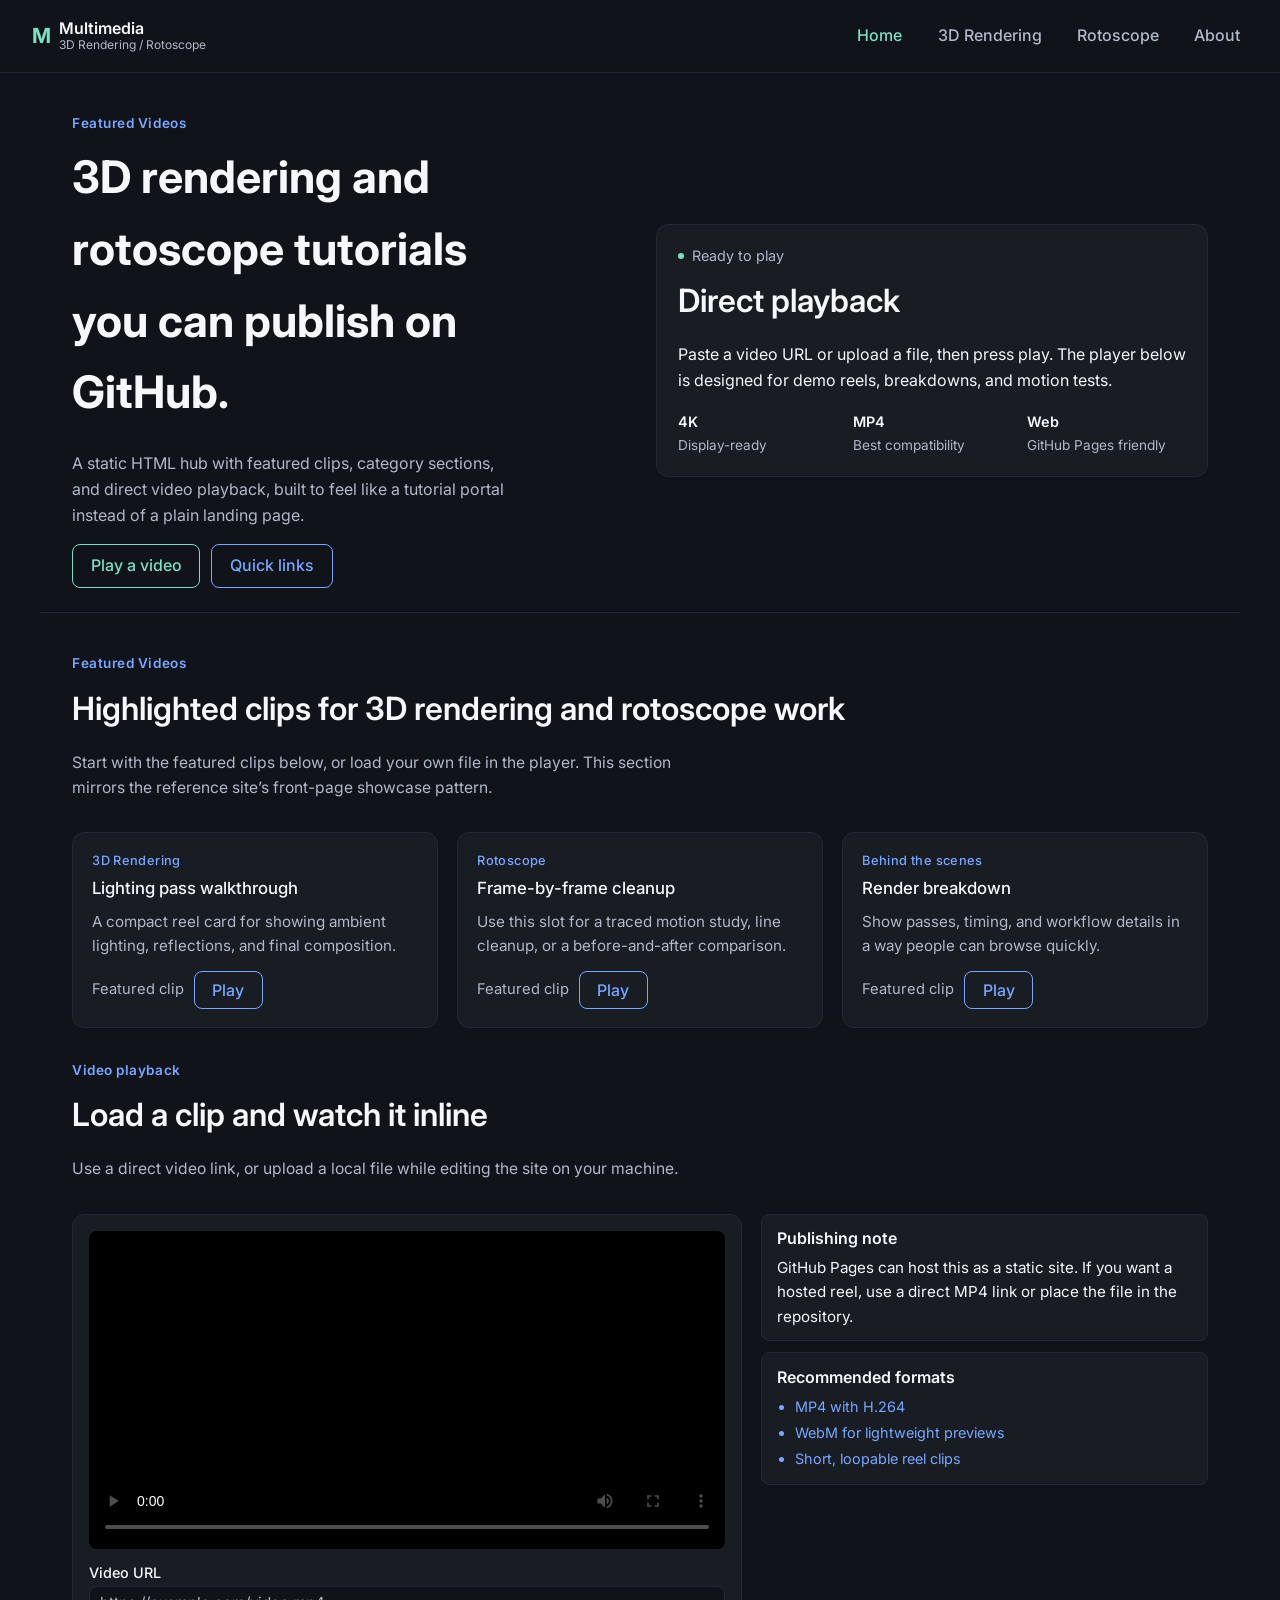
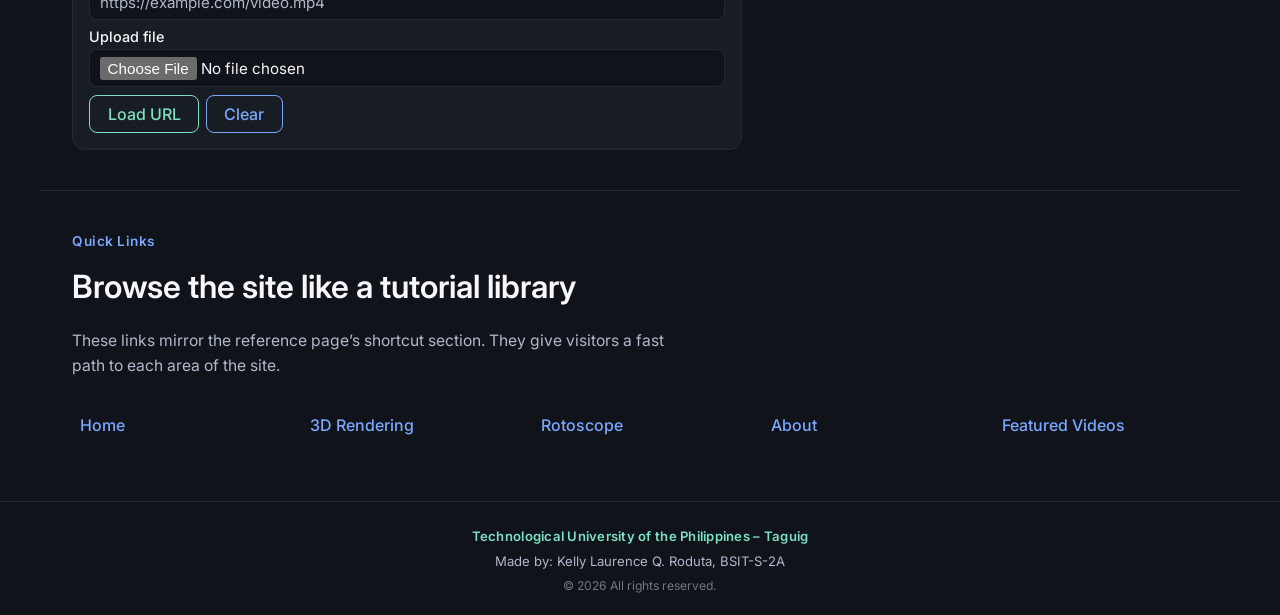
==== index.html @ 7f3002a3 "fix: footer now 3 lines — school, made by, copyright below" ====
<!DOCTYPE html>
<html lang="en">
  <head>
    <meta charset="UTF-8" />
    <meta name="viewport" content="width=device-width, initial-scale=1.0" />
    <meta name="description" content="A GitHub Pages-ready portfolio site for 3D rendering and rotoscope work with direct video playback." />
    <title>Multimedia Studio | Home</title>
    <link rel="preconnect" href="https://fonts.googleapis.com" />
    <link rel="preconnect" href="https://fonts.gstatic.com" crossorigin />
    <link href="https://fonts.googleapis.com/css2?family=Inter:wght@400;500;600;700;800&display=swap" rel="stylesheet" />
    <link rel="stylesheet" href="styles.css" />
  </head>
  <body>
    <div class="ambient ambient-one"></div>
    <div class="ambient ambient-two"></div>

    <header class="topbar">
      <a class="brand" href="index.html" aria-label="Multimedia Studio home">
        <span class="brand-mark">M</span>
        <span class="brand-text">
          <strong>Multimedia</strong>
          <small>3D Rendering / Rotoscope</small>
        </span>
      </a>

      <button class="menu-toggle" aria-expanded="false" aria-controls="primary-nav">
        <span></span><span></span><span></span>
        <span class="sr-only">Toggle navigation menu</span>
      </button>

      <nav id="primary-nav" class="nav">
        <a class="active" href="index.html">Home</a>
        <a href="3d-rendering.html">3D Rendering</a>
        <a href="rotoscope.html">Rotoscope</a>
        <a href="about.html">About</a>
      </nav>
    </header>

    <main>
      <section class="page-hero hero">
        <div class="hero-copy reveal">
          <p class="eyebrow">Featured Videos</p>
          <h1>3D rendering and rotoscope tutorials you can publish on GitHub.</h1>
          <p class="lede">A static HTML hub with featured clips, category sections, and direct video playback, built to feel like a tutorial portal instead of a plain landing page.</p>
          <div class="hero-actions">
            <a class="button button-primary" href="#player">Play a video</a>
            <a class="button button-secondary" href="#links">Quick links</a>
          </div>
        </div>

        <div class="hero-card reveal">
          <div class="status-row"><span class="status-dot"></span>Ready to play</div>
          <h2>Direct playback</h2>
          <p>Paste a video URL or upload a file, then press play. The player below is designed for demo reels, breakdowns, and motion tests.</p>
          <div class="stats">
            <div><strong>4K</strong><span>Display-ready</span></div>
            <div><strong>MP4</strong><span>Best compatibility</span></div>
            <div><strong>Web</strong><span>GitHub Pages friendly</span></div>
          </div>
        </div>
      </section>

      <section id="featured" class="section">
        <div class="section-heading reveal">
          <p class="eyebrow">Featured Videos</p>
          <h2>Highlighted clips for 3D rendering and rotoscope work</h2>
          <p class="lead-tight">Start with the featured clips below, or load your own file in the player. This section mirrors the reference site’s front-page showcase pattern.</p>
        </div>

        <div class="portal-grid">
          <article class="portal-card reveal">
            <span class="card-label">3D Rendering</span>
            <h3>Lighting pass walkthrough</h3>
            <p>A compact reel card for showing ambient lighting, reflections, and final composition.</p>
            <div class="card-foot">
              <span>Featured clip</span>
              <button class="button button-secondary" type="button" data-video-url="https://interactive-examples.mdn.mozilla.net/media/cc0-videos/flower.mp4">Play</button>
            </div>
          </article>

          <article class="portal-card reveal">
            <span class="card-label">Rotoscope</span>
            <h3>Frame-by-frame cleanup</h3>
            <p>Use this slot for a traced motion study, line cleanup, or a before-and-after comparison.</p>
            <div class="card-foot">
              <span>Featured clip</span>
              <button class="button button-secondary" type="button" data-video-url="https://media.w3.org/2010/05/sintel/trailer_hd.mp4">Play</button>
            </div>
          </article>

          <article class="portal-card reveal">
            <span class="card-label">Behind the scenes</span>
            <h3>Render breakdown</h3>
            <p>Show passes, timing, and workflow details in a way people can browse quickly.</p>
            <div class="card-foot">
              <span>Featured clip</span>
              <button class="button button-secondary" type="button" data-video-url="https://interactive-examples.mdn.mozilla.net/media/cc0-videos/flower.mp4">Play</button>
            </div>
          </article>
        </div>

        <div id="player" class="section-heading section-gap-top reveal">
          <p class="eyebrow">Video playback</p>
          <h2>Load a clip and watch it inline</h2>
          <p class="lead-tight">Use a direct video link, or upload a local file while editing the site on your machine.</p>
        </div>

        <div class="player-grid">
          <div class="player-panel reveal">
            <video id="video-player" class="video-frame" controls poster="https://images.unsplash.com/photo-1489710437720-ebb67ec84dd2?auto=format&fit=crop&w=1200&q=80">
              <source src="" type="video/mp4" />
              Your browser does not support the video element.
            </video>

            <div class="player-form">
              <label class="field"><span>Video URL</span><input id="video-url" type="url" placeholder="https://example.com/video.mp4" autocomplete="off" /></label>
              <label class="field"><span>Upload file</span><input id="video-file" type="file" accept="video/*" /></label>
              <div class="player-actions">
                <button id="load-url" class="button button-primary" type="button">Load URL</button>
                <button id="clear-video" class="button button-secondary" type="button">Clear</button>
              </div>
            </div>
          </div>

          <aside class="sidebar reveal">
            <div class="note-card">
              <h3>Publishing note</h3>
              <p>GitHub Pages can host this as a static site. If you want a hosted reel, use a direct MP4 link or place the file in the repository.</p>
            </div>

            <div class="note-card accent">
              <h3>Recommended formats</h3>
              <ul>
                <li>MP4 with H.264</li>
                <li>WebM for lightweight previews</li>
                <li>Short, loopable reel clips</li>
              </ul>
            </div>
          </aside>
        </div>
      </section>

      <section id="links" class="section">
        <div class="section-heading reveal">
          <p class="eyebrow">Quick Links</p>
          <h2>Browse the site like a tutorial library</h2>
          <p class="lead-tight">These links mirror the reference page’s shortcut section. They give visitors a fast path to each area of the site.</p>
        </div>

        <div class="quick-links quick-links-spaced">
          <a href="index.html">Home</a>
          <a href="3d-rendering.html">3D Rendering</a>
          <a href="rotoscope.html">Rotoscope</a>
          <a href="about.html">About</a>
          <a href="#featured">Featured Videos</a>
        </div>
      </section>
    </main>

    <footer class="footer">
      <span class="footer-school">Technological University of the Philippines – Taguig</span>
      <span class="footer-credit">Made by: Kelly Laurence Q. Roduta, BSIT-S-2A</span>
      <span class="footer-copy">&copy; 2026 All rights reserved.</span>
    </footer>
    <script src="script.js"></script>
  </body>
</html>
---- styles.css ----
/* Minimal Multimedia Studio - CSS */

:root {
  color-scheme: dark;
  --bg: #10131a;
  --bg-soft: #181c23;
  --panel: #181c23;
  --panel-strong: #232834;
  --text: #f5f7fa;
  --muted: #b0b8c9;
  --line: #232834;
  --accent: #7ce0c3;
  --accent-strong: #4ad2a6;
  --accent-2: #79a7ff;
  --shadow: none;
  --radius-xl: 18px;
  --radius-lg: 12px;
  --radius-md: 8px;
}

/* Reset and base styles */
* { box-sizing: border-box; }
html {
  scroll-behavior: smooth;
  width: 100%;
  height: 100%;
}
body {
  margin: 0;
  padding: 0;
  font-family: "Inter", system-ui, sans-serif;
  background: var(--bg);
  color: var(--text);
  width: 100%;
  min-height: 100vh;
  line-height: 1.6;
  display: flex;
  flex-direction: column;
}

main {
  flex: 1;
  display: block;
  width: 100%;
  padding: 0;
  max-width: none;
  margin: 0;
}

/* Headings */
h1 { font-size: clamp(1.8rem, 5vw, 2.8rem); font-weight: 700; margin: 0 0 0.5em 0; color: var(--text); }
h2 { font-size: clamp(1.3rem, 3vw, 2rem); font-weight: 600; margin: 0 0 0.5em 0; color: var(--text); }
h3 { font-size: 1.1rem; font-weight: 500; margin: 0; color: var(--text); }
p { margin: 0; color: var(--text); }

/* Topbar */
.topbar {
  position: sticky;
  top: 0;
  z-index: 20;
  display: flex;
  align-items: center;
  justify-content: space-between;
  padding: 1.2rem 2rem;
  background: var(--bg);
  border-bottom: 1px solid var(--line);
  width: 100%;
}

/* Brand */
.brand {
  display: flex;
  align-items: center;
  gap: 0.5rem;
  text-decoration: none;
  color: var(--text);
}

.brand-mark {
  font-size: 1.3rem;
  font-weight: 700;
  color: var(--accent);
}

.brand-text {
  display: flex;
  flex-direction: column;
  line-height: 1.1;
}

.brand-text strong {
  font-size: 1rem;
  font-weight: 600;
}

.brand-text small {
  display: block;
  font-size: 0.75rem;
  color: var(--muted);
}

/* Navigation */
.nav {
  display: flex;
  gap: 1.2rem;
}

.nav a {
  color: var(--muted);
  text-decoration: none;
  font-weight: 500;
  padding: 0.2rem 0.5rem;
  border-radius: var(--radius-md);
  transition: color 0.15s;
}

.nav a.active,
.nav a:hover,
.nav a:focus {
  color: var(--accent);
}

/* Menu toggle */
.menu-toggle {
  display: none;
  background: none;
  border: none;
  cursor: pointer;
  flex-direction: column;
  gap: 0.2rem;
  padding: 0.5rem;
}

.menu-toggle span {
  display: block;
  width: 1.5rem;
  height: 2px;
  background: var(--text);
  border-radius: 2px;
}

/* Ambient elements */
.ambient {
  display: none;
}

/* Sections */
.section {
  display: block;
  padding: 2.5rem 2rem;
  margin: 0 auto;
  max-width: 1200px;
  width: 100%;
  border-top: 1px solid var(--line);
  background: transparent;
}

.section-heading {
  max-width: 52rem;
  margin-bottom: 2rem;
  margin-left: 0;
  margin-right: auto;
  width: 100%;
}

.eyebrow {
  color: var(--accent-2);
  font-size: 0.85rem;
  font-weight: 600;
  letter-spacing: 0.04em;
  margin-bottom: 0.5rem;
  display: block;
}

.lead-tight {
  margin-top: 0.8rem;
  max-width: 62ch;
  color: var(--muted);
  font-size: 0.98rem;
}

/* Hero section */
.page-hero {
  display: grid;
  grid-template-columns: 1fr 1fr;
  gap: 2rem;
  align-items: center;
  padding: 2.5rem 2rem 1.5rem 2rem;
  width: 100%;
  max-width: 1200px;
  margin: 0 auto;
  background: transparent;
}

.hero-copy {
  max-width: 28rem;
  display: block;
  visibility: visible;
  opacity: 1;
}

.lede {
  color: var(--muted);
  font-size: 1rem;
  margin: 1rem 0;
}

.hero-card {
  background: var(--panel);
  border-radius: var(--radius-lg);
  padding: 1.2rem 1.3rem;
  border: 1px solid var(--line);
  display: block;
  visibility: visible;
  opacity: 1;
}

.status-row {
  display: flex;
  align-items: center;
  gap: 0.5rem;
  font-size: 0.9rem;
  color: var(--muted);
  margin-bottom: 0.5rem;
}

.status-dot {
  display: inline-block;
  width: 6px;
  height: 6px;
  border-radius: 50%;
  background: var(--accent);
}

.stats {
  display: grid;
  grid-template-columns: repeat(3, 1fr);
  gap: 1rem;
  margin-top: 1rem;
}

.stats div {
  font-size: 0.9rem;
}

.stats strong {
  display: block;
  color: var(--text);
  font-weight: 600;
}

.stats span {
  color: var(--muted);
  font-size: 0.85rem;
}

/* Hero actions */
.hero-actions {
  display: flex;
  gap: 0.7rem;
  margin-top: 1rem;
}

/* Portal grid */
.portal-grid {
  display: grid;
  grid-template-columns: repeat(auto-fit, minmax(280px, 1fr));
  gap: 1.2rem;
  margin-bottom: 1.5rem;
  width: 100%;
  margin-left: 0;
  margin-right: 0;
  background: transparent;
}

.portal-card {
  background: var(--panel);
  border-radius: var(--radius-lg);
  padding: 1.1rem 1.2rem;
  border: 1px solid var(--line);
  display: block;
  visibility: visible;
}

.card-label {
  color: var(--accent-2);
  font-size: 0.8rem;
  font-weight: 500;
  letter-spacing: 0.03em;
  margin-bottom: 0.3em;
  display: block;
}

.portal-card h3 {
  margin: 0.2em 0 0.5em 0;
  font-size: 1.05rem;
  font-weight: 500;
}

.portal-card p {
  color: var(--muted);
  font-size: 0.95rem;
  margin: 0 0 0.8em 0;
}

.card-foot {
  display: flex;
  align-items: center;
  gap: 0.6rem;
  margin-top: 0.6em;
  font-size: 0.92em;
  color: var(--muted);
}

/* Player */
.player-grid {
  display: grid;
  grid-template-columns: 1.2fr 0.8fr;
  gap: 1.2rem;
  width: 100%;
  max-width: 1200px;
  margin: 0 auto;
  background: transparent;
}

.player-panel {
  background: var(--panel);
  border-radius: var(--radius-lg);
  padding: 1rem;
  display: flex;
  flex-direction: column;
  gap: 0.8rem;
  border: 1px solid var(--line);
}

.video-frame {
  width: 100%;
  border-radius: var(--radius-md);
  background: #000;
}

.player-form {
  display: flex;
  flex-direction: column;
  gap: 0.3rem;
}

.field {
  display: flex;
  flex-direction: column;
  gap: 0.1rem;
}

.field span {
  font-size: 0.9rem;
  font-weight: 500;
}

.field input {
  background: var(--bg);
  border: 1px solid var(--line);
  border-radius: var(--radius-md);
  padding: 0.4rem 0.6rem;
  color: var(--text);
  font-family: inherit;
  font-size: 0.95rem;
}

.field input::placeholder {
  color: var(--muted);
}

.player-actions {
  display: flex;
  gap: 0.4rem;
  margin-top: 0.2rem;
}

/* Sidebar */
.sidebar {
  display: flex;
  flex-direction: column;
  gap: 0.7rem;
}

.note-card {
  background: var(--panel);
  border-radius: var(--radius-md);
  padding: 0.7rem 0.9rem;
  color: var(--muted);
  font-size: 0.95rem;
  border: 1px solid var(--line);
}

.note-card h3 {
  color: var(--text);
  font-size: 1rem;
  font-weight: 600;
  margin: 0 0 0.3em 0;
}

.note-card p {
  margin: 0;
}

.note-card ul {
  margin: 0.3em 0 0 1.2em;
  padding: 0;
}

.note-card li {
  font-size: 0.9rem;
  margin-bottom: 0.2em;
}

.note-card.accent {
  background: var(--bg-soft);
  color: var(--accent-2);
}

/* Buttons */
.button {
  display: inline-block;
  font-size: 1rem;
  font-weight: 500;
  padding: 0.5rem 1.1rem;
  border-radius: var(--radius-md);
  border: 1px solid var(--line);
  cursor: pointer;
  background: transparent;
  color: var(--text);
  transition: border 0.15s, color 0.15s;
  text-decoration: none;
  font-family: inherit;
}

.button-primary {
  border-color: var(--accent);
  color: var(--accent);
}

.button-secondary {
  border-color: var(--accent-2);
  color: var(--accent-2);
}

.button:hover,
.button:focus {
  border-color: var(--accent-strong);
  color: var(--accent-strong);
}

/* Quick links */
.quick-links {
  display: grid;
  grid-template-columns: repeat(5, minmax(0, 1fr));
  gap: 0.75rem;
  margin-top: 1.25rem;
  max-width: 100%;
  width: 100%;
}

.quick-links a {
  display: inline-block;
  font-size: 1rem;
  font-weight: 500;
  padding: 0.2rem 0.5rem;
  border-radius: var(--radius-md);
  color: var(--accent-2);
  background: none;
  border: none;
  box-shadow: none;
  transition: color 0.15s;
  cursor: pointer;
  text-decoration: none;
}

.quick-links a:hover,
.quick-links a:focus {
  color: var(--accent);
}

/* Reveal animation */
.reveal {
  opacity: 1;
  transform: none;
  animation: fadeUp 700ms ease forwards;
}

.reveal:nth-child(2) { animation-delay: 80ms; }
.reveal:nth-child(3) { animation-delay: 140ms; }
.reveal:nth-child(4) { animation-delay: 200ms; }

@keyframes fadeUp {
  from { opacity: 0; transform: translateY(10px); }
  to { opacity: 1; transform: translateY(0); }
}

@media (prefers-reduced-motion: reduce) {
  .reveal {
    animation: none;
    opacity: 1;
    transform: none;
  }
}

/* Footer */
.footer {
  padding: 1.5rem 2rem 1.2rem;
  text-align: center;
  color: var(--muted);
  font-size: 0.88rem;
  margin-top: 1.2rem;
  border-top: 1px solid var(--line);
  display: flex;
  flex-direction: column;
  align-items: center;
  gap: 0.25rem;
  width: 100%;
}

.footer-school {
  font-size: 0.82rem;
  font-weight: 600;
  color: var(--accent);
  letter-spacing: 0.02em;
}

.footer-credit {
  font-size: 0.82rem;
  color: var(--muted);
}

.footer-copy {
  font-size: 0.76rem;
  color: var(--muted);
  opacity: 0.6;
}

/* Utility classes */
.section-gap-top {
  margin-top: 2rem;
}

.quick-links-spaced {
  gap: 1rem;
}
.sr-only {
  position: absolute;
  width: 1px;
  height: 1px;
  padding: 0;
  margin: -1px;
  overflow: hidden;
  clip: rect(0, 0, 0, 0);
  white-space: nowrap;
  border-width: 0;
}

/* Responsive */
@media (max-width: 920px) {
  .page-hero { grid-template-columns: 1fr; }
  .player-grid { grid-template-columns: 1fr; }
  .stats { grid-template-columns: 1fr; }
}

@media (max-width: 720px) {
  .topbar {
    flex-wrap: wrap;
    padding: 1rem 1rem;
  }

  .menu-toggle { display: flex; }

  .nav {
    display: none;
    width: 100%;
    flex-direction: column;
    padding-top: 0.5rem;
  }

  .nav.is-open { display: flex; }

  .nav a { padding: 0.5rem 0; }

  .quick-links { grid-template-columns: repeat(2, 1fr); }
}
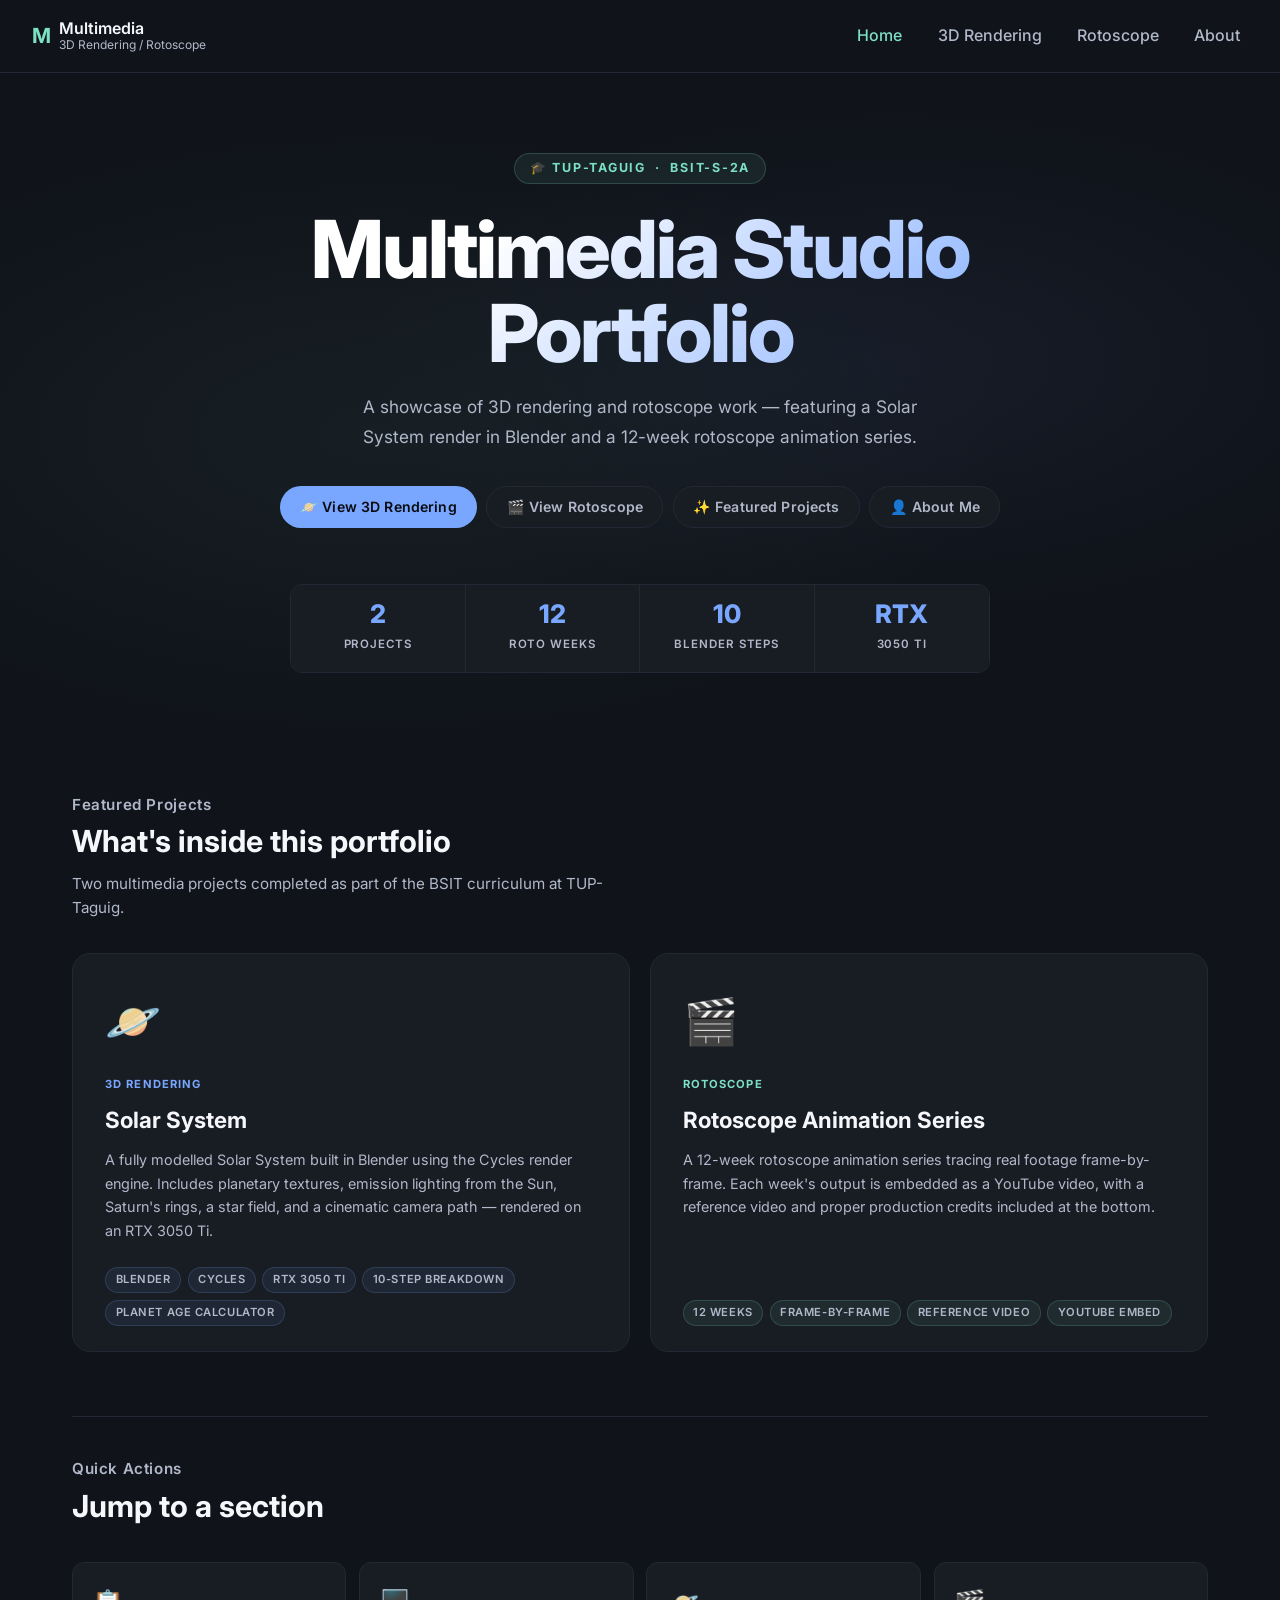
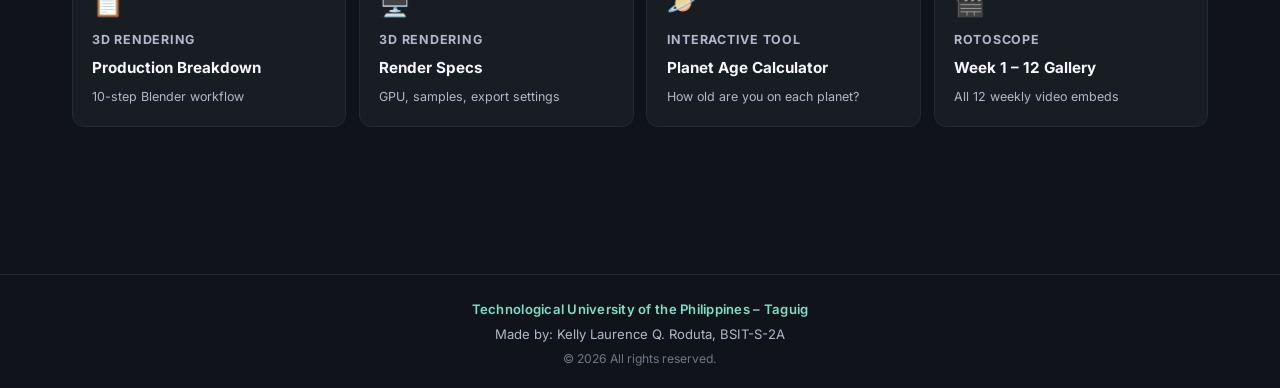
==== commit c74b7c60: "feat: rewrite home and about pages with actual site content, quick actions, featured cards, student " ====
--- a/index.html
+++ b/index.html
@@ -3,12 +3,348 @@
   <head>
     <meta charset="UTF-8" />
     <meta name="viewport" content="width=device-width, initial-scale=1.0" />
-    <meta name="description" content="A GitHub Pages-ready portfolio site for 3D rendering and rotoscope work with direct video playback." />
+    <meta name="description" content="Multimedia Studio — a TUP-Taguig BSIT portfolio showcasing 3D rendering and rotoscope projects by Kelly Laurence Q. Roduta." />
     <title>Multimedia Studio | Home</title>
     <link rel="preconnect" href="https://fonts.googleapis.com" />
     <link rel="preconnect" href="https://fonts.gstatic.com" crossorigin />
     <link href="https://fonts.googleapis.com/css2?family=Inter:wght@400;500;600;700;800&display=swap" rel="stylesheet" />
     <link rel="stylesheet" href="styles.css" />
+    <style>
+      /* ── Home page specific ── */
+
+      .home-hero {
+        padding: 5rem 2rem 3.5rem;
+        text-align: center;
+        position: relative;
+        overflow: hidden;
+      }
+
+      .home-hero::before {
+        content: '';
+        position: absolute;
+        inset: 0;
+        background:
+          radial-gradient(ellipse 70% 60% at 30% 50%, rgba(124,224,195,0.06) 0%, transparent 70%),
+          radial-gradient(ellipse 60% 50% at 70% 40%, rgba(121,167,255,0.06) 0%, transparent 70%);
+        pointer-events: none;
+      }
+
+      .home-badge {
+        display: inline-flex;
+        align-items: center;
+        gap: 0.4rem;
+        font-size: 0.78rem;
+        font-weight: 700;
+        letter-spacing: 0.14em;
+        text-transform: uppercase;
+        color: var(--accent);
+        background: rgba(124, 224, 195, 0.08);
+        border: 1px solid rgba(124, 224, 195, 0.2);
+        border-radius: 99px;
+        padding: 0.3rem 0.9rem;
+        margin-bottom: 1.4rem;
+        position: relative;
+      }
+
+      .home-hero h1 {
+        font-size: clamp(2.4rem, 7vw, 5rem);
+        font-weight: 800;
+        letter-spacing: -0.025em;
+        line-height: 1.06;
+        margin: 0 auto 1rem;
+        max-width: 820px;
+        background: linear-gradient(135deg, #fff 30%, var(--accent-2) 100%);
+        -webkit-background-clip: text;
+        -webkit-text-fill-color: transparent;
+        background-clip: text;
+        position: relative;
+      }
+
+      .home-hero .lede {
+        color: var(--muted);
+        font-size: 1.08rem;
+        max-width: 56ch;
+        margin: 0 auto 2.2rem;
+        line-height: 1.7;
+        position: relative;
+      }
+
+      /* Quick action pills */
+      .quick-actions {
+        display: flex;
+        flex-wrap: wrap;
+        justify-content: center;
+        gap: 0.6rem;
+        margin-bottom: 3.5rem;
+        position: relative;
+      }
+
+      .qa-pill {
+        display: inline-flex;
+        align-items: center;
+        gap: 0.4rem;
+        font-size: 0.88rem;
+        font-weight: 600;
+        padding: 0.55rem 1.2rem;
+        border-radius: 99px;
+        text-decoration: none;
+        transition: all 0.15s;
+        letter-spacing: 0.01em;
+      }
+
+      .qa-pill-primary {
+        background: var(--accent-2);
+        color: #0a0c12;
+        border: 1px solid transparent;
+      }
+
+      .qa-pill-primary:hover { opacity: 0.85; }
+
+      .qa-pill-outline {
+        background: var(--panel);
+        color: var(--muted);
+        border: 1px solid var(--line);
+      }
+
+      .qa-pill-outline:hover {
+        border-color: var(--accent-2);
+        color: var(--accent-2);
+        background: rgba(121,167,255,0.07);
+      }
+
+      /* Stats strip */
+      .stats-strip {
+        display: flex;
+        flex-wrap: wrap;
+        justify-content: center;
+        gap: 0;
+        max-width: 700px;
+        margin: 0 auto 4rem;
+        border: 1px solid var(--line);
+        border-radius: var(--radius-lg);
+        overflow: hidden;
+        position: relative;
+      }
+
+      .stat-block {
+        flex: 1 1 140px;
+        padding: 1rem 1.5rem;
+        text-align: center;
+        border-right: 1px solid var(--line);
+        background: var(--panel);
+      }
+
+      .stat-block:last-child { border-right: none; }
+
+      .stat-val {
+        font-size: 1.6rem;
+        font-weight: 800;
+        color: var(--accent-2);
+        display: block;
+        line-height: 1;
+        margin-bottom: 0.2rem;
+      }
+
+      .stat-key {
+        font-size: 0.72rem;
+        font-weight: 600;
+        letter-spacing: 0.08em;
+        text-transform: uppercase;
+        color: var(--muted);
+      }
+
+      /* Featured projects */
+      .home-section {
+        padding: 0 2rem 4rem;
+        max-width: 1200px;
+        margin: 0 auto;
+        width: 100%;
+      }
+
+      .home-section-head {
+        margin-bottom: 2rem;
+      }
+
+      .home-section-head h2 {
+        font-size: clamp(1.3rem, 3vw, 1.9rem);
+        font-weight: 700;
+        margin: 0 0 0.4rem;
+      }
+
+      .home-section-head p {
+        color: var(--muted);
+        font-size: 0.95rem;
+        max-width: 55ch;
+        margin: 0;
+      }
+
+      .featured-grid {
+        display: grid;
+        grid-template-columns: 1fr 1fr;
+        gap: 1.2rem;
+        margin-bottom: 4rem;
+      }
+
+      .featured-card {
+        background: var(--panel);
+        border: 1px solid var(--line);
+        border-radius: var(--radius-xl);
+        padding: 2rem 2rem 1.6rem;
+        display: flex;
+        flex-direction: column;
+        gap: 0;
+        text-decoration: none;
+        color: inherit;
+        transition: border-color 0.2s, transform 0.2s;
+        position: relative;
+        overflow: hidden;
+      }
+
+      .featured-card::before {
+        content: '';
+        position: absolute;
+        inset: 0;
+        opacity: 0;
+        transition: opacity 0.2s;
+      }
+
+      .featured-card.card-3d::before {
+        background: radial-gradient(ellipse 80% 60% at 50% 0%, rgba(121,167,255,0.07), transparent);
+      }
+
+      .featured-card.card-roto::before {
+        background: radial-gradient(ellipse 80% 60% at 50% 0%, rgba(124,224,195,0.07), transparent);
+      }
+
+      .featured-card:hover { border-color: var(--accent-2); transform: translateY(-4px); }
+      .featured-card:hover::before { opacity: 1; }
+      .featured-card.card-roto:hover { border-color: var(--accent); }
+
+      .fc-icon {
+        font-size: 2.8rem;
+        margin-bottom: 1.2rem;
+        display: block;
+      }
+
+      .fc-tag {
+        font-size: 0.7rem;
+        font-weight: 700;
+        letter-spacing: 0.1em;
+        text-transform: uppercase;
+        color: var(--accent-2);
+        margin-bottom: 0.5rem;
+        display: block;
+      }
+
+      .featured-card.card-roto .fc-tag { color: var(--accent); }
+
+      .fc-title {
+        font-size: 1.4rem;
+        font-weight: 700;
+        color: var(--text);
+        margin: 0 0 0.6rem;
+      }
+
+      .fc-desc {
+        font-size: 0.9rem;
+        color: var(--muted);
+        line-height: 1.65;
+        margin: 0 0 1.5rem;
+        flex: 1;
+      }
+
+      .fc-meta {
+        display: flex;
+        flex-wrap: wrap;
+        gap: 0.4rem;
+      }
+
+      .fc-chip {
+        font-size: 0.7rem;
+        font-weight: 600;
+        letter-spacing: 0.05em;
+        text-transform: uppercase;
+        padding: 0.2rem 0.6rem;
+        border-radius: 99px;
+        background: rgba(121, 167, 255, 0.08);
+        border: 1px solid rgba(121, 167, 255, 0.18);
+        color: var(--muted);
+      }
+
+      .featured-card.card-roto .fc-chip {
+        background: rgba(124, 224, 195, 0.08);
+        border-color: rgba(124, 224, 195, 0.18);
+      }
+
+      /* Quick links section */
+      .nav-cards {
+        display: grid;
+        grid-template-columns: repeat(4, 1fr);
+        gap: 0.8rem;
+        margin-bottom: 4rem;
+      }
+
+      .nav-card {
+        background: var(--panel);
+        border: 1px solid var(--line);
+        border-radius: var(--radius-lg);
+        padding: 1.2rem;
+        text-decoration: none;
+        color: inherit;
+        display: flex;
+        flex-direction: column;
+        gap: 0.4rem;
+        transition: border-color 0.15s, transform 0.15s;
+      }
+
+      .nav-card:hover {
+        border-color: var(--accent-2);
+        transform: translateY(-2px);
+      }
+
+      .nc-icon { font-size: 1.6rem; }
+
+      .nc-label {
+        font-size: 0.78rem;
+        font-weight: 700;
+        letter-spacing: 0.06em;
+        text-transform: uppercase;
+        color: var(--muted);
+      }
+
+      .nc-title {
+        font-size: 0.95rem;
+        font-weight: 700;
+        color: var(--text);
+        margin: 0;
+      }
+
+      .nc-sub {
+        font-size: 0.78rem;
+        color: var(--muted);
+      }
+
+      /* Divider */
+      .home-divider {
+        border: none;
+        border-top: 1px solid var(--line);
+        margin: 0 0 2.5rem;
+      }
+
+      @media (max-width: 800px) {
+        .featured-grid { grid-template-columns: 1fr; }
+        .nav-cards { grid-template-columns: repeat(2, 1fr); }
+        .home-hero { padding: 3.5rem 1rem 2.5rem; }
+        .home-section { padding-left: 1rem; padding-right: 1rem; }
+      }
+
+      @media (max-width: 480px) {
+        .nav-cards { grid-template-columns: 1fr; }
+        .stats-strip { flex-direction: column; }
+        .stat-block { border-right: none; border-bottom: 1px solid var(--line); }
+        .stat-block:last-child { border-bottom: none; }
+      }
+    </style>
   </head>
   <body>
     <div class="ambient ambient-one"></div>
@@ -17,17 +353,12 @@
     <header class="topbar">
       <a class="brand" href="index.html" aria-label="Multimedia Studio home">
         <span class="brand-mark">M</span>
-        <span class="brand-text">
-          <strong>Multimedia</strong>
-          <small>3D Rendering / Rotoscope</small>
-        </span>
+        <span class="brand-text"><strong>Multimedia</strong><small>3D Rendering / Rotoscope</small></span>
       </a>
-
       <button class="menu-toggle" aria-expanded="false" aria-controls="primary-nav">
         <span></span><span></span><span></span>
         <span class="sr-only">Toggle navigation menu</span>
       </button>
-
       <nav id="primary-nav" class="nav">
         <a class="active" href="index.html">Home</a>
         <a href="3d-rendering.html">3D Rendering</a>
@@ -37,124 +368,120 @@
     </header>
 
     <main>
-      <section class="page-hero hero">
-        <div class="hero-copy reveal">
-          <p class="eyebrow">Featured Videos</p>
-          <h1>3D rendering and rotoscope tutorials you can publish on GitHub.</h1>
-          <p class="lede">A static HTML hub with featured clips, category sections, and direct video playback, built to feel like a tutorial portal instead of a plain landing page.</p>
-          <div class="hero-actions">
-            <a class="button button-primary" href="#player">Play a video</a>
-            <a class="button button-secondary" href="#links">Quick links</a>
+
+      <!-- ── HERO ── -->
+      <section class="home-hero">
+        <div class="home-badge">🎓 TUP-Taguig &nbsp;·&nbsp; BSIT-S-2A</div>
+        <h1>Multimedia Studio Portfolio</h1>
+        <p class="lede">A showcase of 3D rendering and rotoscope work — featuring a Solar System render in Blender and a 12-week rotoscope animation series.</p>
+
+        <!-- Quick action pills -->
+        <div class="quick-actions">
+          <a class="qa-pill qa-pill-primary" href="3d-rendering.html">🪐 View 3D Rendering</a>
+          <a class="qa-pill qa-pill-outline" href="rotoscope.html">🎬 View Rotoscope</a>
+          <a class="qa-pill qa-pill-outline" href="#featured">✨ Featured Projects</a>
+          <a class="qa-pill qa-pill-outline" href="about.html">👤 About Me</a>
+        </div>
+
+        <!-- Stats strip -->
+        <div class="stats-strip">
+          <div class="stat-block">
+            <span class="stat-val">2</span>
+            <span class="stat-key">Projects</span>
           </div>
-        </div>
-
-        <div class="hero-card reveal">
-          <div class="status-row"><span class="status-dot"></span>Ready to play</div>
-          <h2>Direct playback</h2>
-          <p>Paste a video URL or upload a file, then press play. The player below is designed for demo reels, breakdowns, and motion tests.</p>
-          <div class="stats">
-            <div><strong>4K</strong><span>Display-ready</span></div>
-            <div><strong>MP4</strong><span>Best compatibility</span></div>
-            <div><strong>Web</strong><span>GitHub Pages friendly</span></div>
+          <div class="stat-block">
+            <span class="stat-val">12</span>
+            <span class="stat-key">Roto Weeks</span>
           </div>
+          <div class="stat-block">
+            <span class="stat-val">10</span>
+            <span class="stat-key">Blender Steps</span>
+          </div>
+          <div class="stat-block">
+            <span class="stat-val">RTX</span>
+            <span class="stat-key">3050 Ti</span>
+          </div>
         </div>
       </section>
 
-      <section id="featured" class="section">
-        <div class="section-heading reveal">
-          <p class="eyebrow">Featured Videos</p>
-          <h2>Highlighted clips for 3D rendering and rotoscope work</h2>
-          <p class="lead-tight">Start with the featured clips below, or load your own file in the player. This section mirrors the reference site’s front-page showcase pattern.</p>
-        </div>
-
-        <div class="portal-grid">
-          <article class="portal-card reveal">
-            <span class="card-label">3D Rendering</span>
-            <h3>Lighting pass walkthrough</h3>
-            <p>A compact reel card for showing ambient lighting, reflections, and final composition.</p>
-            <div class="card-foot">
-              <span>Featured clip</span>
-              <button class="button button-secondary" type="button" data-video-url="https://interactive-examples.mdn.mozilla.net/media/cc0-videos/flower.mp4">Play</button>
+      <!-- ── FEATURED PROJECTS ── -->
+      <section class="home-section" id="featured">
+        <div class="home-section-head reveal">
+          <p class="eyebrow">Featured Projects</p>
+          <h2>What's inside this portfolio</h2>
+          <p>Two multimedia projects completed as part of the BSIT curriculum at TUP-Taguig.</p>
+        </div>
+
+        <div class="featured-grid">
+
+          <!-- 3D Rendering card -->
+          <a class="featured-card card-3d reveal" href="3d-rendering.html">
+            <span class="fc-icon">🪐</span>
+            <span class="fc-tag">3D Rendering</span>
+            <h2 class="fc-title">Solar System</h2>
+            <p class="fc-desc">A fully modelled Solar System built in Blender using the Cycles render engine. Includes planetary textures, emission lighting from the Sun, Saturn's rings, a star field, and a cinematic camera path — rendered on an RTX 3050 Ti.</p>
+            <div class="fc-meta">
+              <span class="fc-chip">Blender</span>
+              <span class="fc-chip">Cycles</span>
+              <span class="fc-chip">RTX 3050 Ti</span>
+              <span class="fc-chip">10-step breakdown</span>
+              <span class="fc-chip">Planet Age Calculator</span>
             </div>
-          </article>
-
-          <article class="portal-card reveal">
-            <span class="card-label">Rotoscope</span>
-            <h3>Frame-by-frame cleanup</h3>
-            <p>Use this slot for a traced motion study, line cleanup, or a before-and-after comparison.</p>
-            <div class="card-foot">
-              <span>Featured clip</span>
-              <button class="button button-secondary" type="button" data-video-url="https://media.w3.org/2010/05/sintel/trailer_hd.mp4">Play</button>
+          </a>
+
+          <!-- Rotoscope card -->
+          <a class="featured-card card-roto reveal" href="rotoscope.html">
+            <span class="fc-icon">🎬</span>
+            <span class="fc-tag">Rotoscope</span>
+            <h2 class="fc-title">Rotoscope Animation Series</h2>
+            <p class="fc-desc">A 12-week rotoscope animation series tracing real footage frame-by-frame. Each week's output is embedded as a YouTube video, with a reference video and proper production credits included at the bottom.</p>
+            <div class="fc-meta">
+              <span class="fc-chip">12 Weeks</span>
+              <span class="fc-chip">Frame-by-Frame</span>
+              <span class="fc-chip">Reference Video</span>
+              <span class="fc-chip">YouTube Embed</span>
             </div>
-          </article>
-
-          <article class="portal-card reveal">
-            <span class="card-label">Behind the scenes</span>
-            <h3>Render breakdown</h3>
-            <p>Show passes, timing, and workflow details in a way people can browse quickly.</p>
-            <div class="card-foot">
-              <span>Featured clip</span>
-              <button class="button button-secondary" type="button" data-video-url="https://interactive-examples.mdn.mozilla.net/media/cc0-videos/flower.mp4">Play</button>
-            </div>
-          </article>
-        </div>
-
-        <div id="player" class="section-heading section-gap-top reveal">
-          <p class="eyebrow">Video playback</p>
-          <h2>Load a clip and watch it inline</h2>
-          <p class="lead-tight">Use a direct video link, or upload a local file while editing the site on your machine.</p>
-        </div>
-
-        <div class="player-grid">
-          <div class="player-panel reveal">
-            <video id="video-player" class="video-frame" controls poster="https://images.unsplash.com/photo-1489710437720-ebb67ec84dd2?auto=format&fit=crop&w=1200&q=80">
-              <source src="" type="video/mp4" />
-              Your browser does not support the video element.
-            </video>
-
-            <div class="player-form">
-              <label class="field"><span>Video URL</span><input id="video-url" type="url" placeholder="https://example.com/video.mp4" autocomplete="off" /></label>
-              <label class="field"><span>Upload file</span><input id="video-file" type="file" accept="video/*" /></label>
-              <div class="player-actions">
-                <button id="load-url" class="button button-primary" type="button">Load URL</button>
-                <button id="clear-video" class="button button-secondary" type="button">Clear</button>
-              </div>
-            </div>
-          </div>
-
-          <aside class="sidebar reveal">
-            <div class="note-card">
-              <h3>Publishing note</h3>
-              <p>GitHub Pages can host this as a static site. If you want a hosted reel, use a direct MP4 link or place the file in the repository.</p>
-            </div>
-
-            <div class="note-card accent">
-              <h3>Recommended formats</h3>
-              <ul>
-                <li>MP4 with H.264</li>
-                <li>WebM for lightweight previews</li>
-                <li>Short, loopable reel clips</li>
-              </ul>
-            </div>
-          </aside>
-        </div>
+          </a>
+
+        </div>
+
+        <hr class="home-divider" />
+
+        <!-- Quick nav cards -->
+        <div class="home-section-head reveal">
+          <p class="eyebrow">Quick Actions</p>
+          <h2>Jump to a section</h2>
+        </div>
+
+        <div class="nav-cards">
+          <a class="nav-card reveal" href="3d-rendering.html#steps">
+            <span class="nc-icon">📋</span>
+            <span class="nc-label">3D Rendering</span>
+            <p class="nc-title">Production Breakdown</p>
+            <span class="nc-sub">10-step Blender workflow</span>
+          </a>
+          <a class="nav-card reveal" href="3d-rendering.html#render-info">
+            <span class="nc-icon">🖥️</span>
+            <span class="nc-label">3D Rendering</span>
+            <p class="nc-title">Render Specs</p>
+            <span class="nc-sub">GPU, samples, export settings</span>
+          </a>
+          <a class="nav-card reveal" href="3d-rendering.html#age-calc">
+            <span class="nc-icon">🪐</span>
+            <span class="nc-label">Interactive Tool</span>
+            <p class="nc-title">Planet Age Calculator</p>
+            <span class="nc-sub">How old are you on each planet?</span>
+          </a>
+          <a class="nav-card reveal" href="rotoscope.html">
+            <span class="nc-icon">🎬</span>
+            <span class="nc-label">Rotoscope</span>
+            <p class="nc-title">Week 1 – 12 Gallery</p>
+            <span class="nc-sub">All 12 weekly video embeds</span>
+          </a>
+        </div>
+
       </section>
 
-      <section id="links" class="section">
-        <div class="section-heading reveal">
-          <p class="eyebrow">Quick Links</p>
-          <h2>Browse the site like a tutorial library</h2>
-          <p class="lead-tight">These links mirror the reference page’s shortcut section. They give visitors a fast path to each area of the site.</p>
-        </div>
-
-        <div class="quick-links quick-links-spaced">
-          <a href="index.html">Home</a>
-          <a href="3d-rendering.html">3D Rendering</a>
-          <a href="rotoscope.html">Rotoscope</a>
-          <a href="about.html">About</a>
-          <a href="#featured">Featured Videos</a>
-        </div>
-      </section>
     </main>
 
     <footer class="footer">
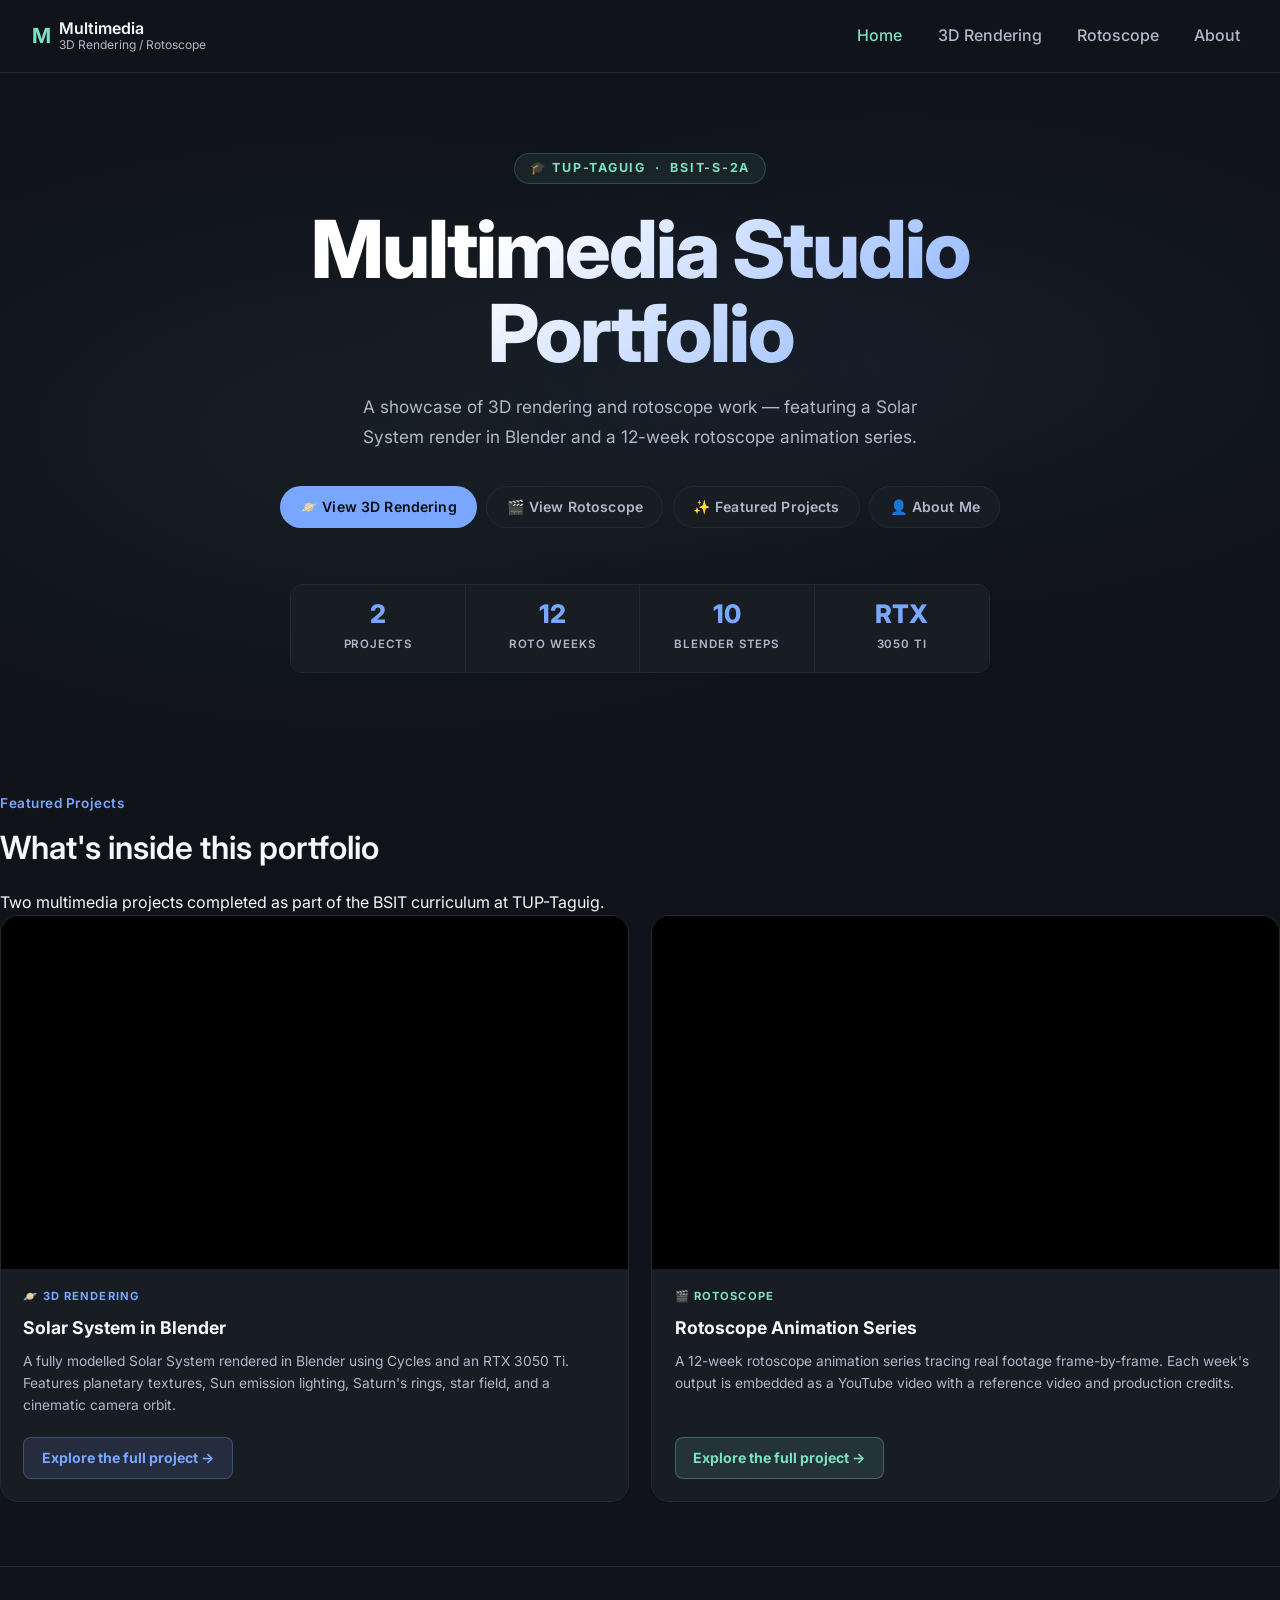
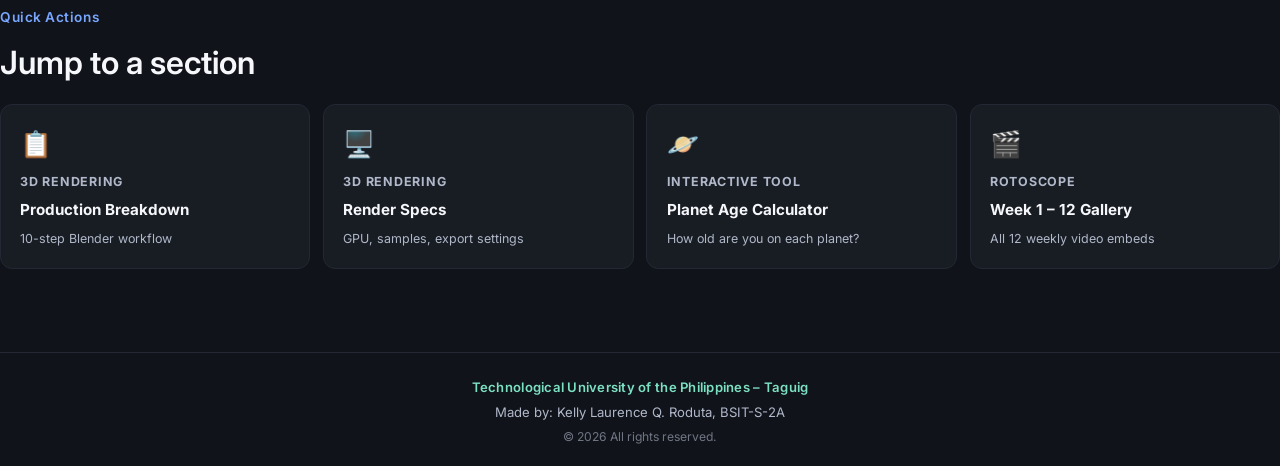
==== commit c4941587: "feat: home page featured section now shows live YouTube embeds with CTA redirect buttons" ====
--- a/index.html
+++ b/index.html
@@ -153,35 +153,11 @@
         color: var(--muted);
       }
 
-      /* Featured projects */
-      .home-section {
-        padding: 0 2rem 4rem;
-        max-width: 1200px;
-        margin: 0 auto;
-        width: 100%;
-      }
-
-      .home-section-head {
-        margin-bottom: 2rem;
-      }
-
-      .home-section-head h2 {
-        font-size: clamp(1.3rem, 3vw, 1.9rem);
-        font-weight: 700;
-        margin: 0 0 0.4rem;
-      }
-
-      .home-section-head p {
-        color: var(--muted);
-        font-size: 0.95rem;
-        max-width: 55ch;
-        margin: 0;
-      }
-
+      /* Featured videos with embeds */
       .featured-grid {
         display: grid;
         grid-template-columns: 1fr 1fr;
-        gap: 1.2rem;
+        gap: 1.4rem;
         margin-bottom: 4rem;
       }
 
@@ -189,41 +165,38 @@
         background: var(--panel);
         border: 1px solid var(--line);
         border-radius: var(--radius-xl);
-        padding: 2rem 2rem 1.6rem;
+        overflow: hidden;
         display: flex;
         flex-direction: column;
-        gap: 0;
-        text-decoration: none;
-        color: inherit;
         transition: border-color 0.2s, transform 0.2s;
-        position: relative;
-        overflow: hidden;
-      }
-
-      .featured-card::before {
-        content: '';
-        position: absolute;
-        inset: 0;
-        opacity: 0;
-        transition: opacity 0.2s;
-      }
-
-      .featured-card.card-3d::before {
-        background: radial-gradient(ellipse 80% 60% at 50% 0%, rgba(121,167,255,0.07), transparent);
-      }
-
-      .featured-card.card-roto::before {
-        background: radial-gradient(ellipse 80% 60% at 50% 0%, rgba(124,224,195,0.07), transparent);
-      }
-
-      .featured-card:hover { border-color: var(--accent-2); transform: translateY(-4px); }
-      .featured-card:hover::before { opacity: 1; }
+      }
+
+      .featured-card:hover { border-color: var(--accent-2); transform: translateY(-3px); }
       .featured-card.card-roto:hover { border-color: var(--accent); }
 
-      .fc-icon {
-        font-size: 2.8rem;
-        margin-bottom: 1.2rem;
+      /* Video embed area */
+      .fc-embed {
+        aspect-ratio: 16 / 9;
+        width: 100%;
+        position: relative;
+        background: #000;
+        flex-shrink: 0;
+      }
+
+      .fc-embed iframe {
+        width: 100%;
+        height: 100%;
+        border: none;
         display: block;
+      }
+
+      /* Card body */
+      .fc-body {
+        padding: 1.2rem 1.4rem 1.4rem;
+        display: flex;
+        flex-direction: column;
+        gap: 0.5rem;
+        flex: 1;
       }
 
       .fc-tag {
@@ -232,49 +205,55 @@
         letter-spacing: 0.1em;
         text-transform: uppercase;
         color: var(--accent-2);
-        margin-bottom: 0.5rem;
-        display: block;
       }
 
       .featured-card.card-roto .fc-tag { color: var(--accent); }
 
       .fc-title {
-        font-size: 1.4rem;
+        font-size: 1.1rem;
         font-weight: 700;
         color: var(--text);
-        margin: 0 0 0.6rem;
+        margin: 0;
       }
 
       .fc-desc {
-        font-size: 0.9rem;
-        color: var(--muted);
-        line-height: 1.65;
-        margin: 0 0 1.5rem;
+        font-size: 0.86rem;
+        color: var(--muted);
+        line-height: 1.6;
+        margin: 0;
         flex: 1;
       }
 
-      .fc-meta {
-        display: flex;
-        flex-wrap: wrap;
+      .fc-cta {
+        display: inline-flex;
+        align-items: center;
         gap: 0.4rem;
-      }
-
-      .fc-chip {
-        font-size: 0.7rem;
-        font-weight: 600;
-        letter-spacing: 0.05em;
-        text-transform: uppercase;
-        padding: 0.2rem 0.6rem;
-        border-radius: 99px;
-        background: rgba(121, 167, 255, 0.08);
-        border: 1px solid rgba(121, 167, 255, 0.18);
-        color: var(--muted);
-      }
-
-      .featured-card.card-roto .fc-chip {
-        background: rgba(124, 224, 195, 0.08);
-        border-color: rgba(124, 224, 195, 0.18);
-      }
+        margin-top: 0.8rem;
+        font-size: 0.88rem;
+        font-weight: 700;
+        padding: 0.55rem 1.1rem;
+        border-radius: var(--radius-md);
+        text-decoration: none;
+        transition: opacity 0.15s, transform 0.1s;
+        align-self: flex-start;
+      }
+
+      .fc-cta:active { transform: scale(0.97); }
+
+      .featured-card.card-3d .fc-cta {
+        background: rgba(121, 167, 255, 0.12);
+        border: 1px solid rgba(121, 167, 255, 0.3);
+        color: var(--accent-2);
+      }
+
+      .featured-card.card-roto .fc-cta {
+        background: rgba(124, 224, 195, 0.12);
+        border: 1px solid rgba(124, 224, 195, 0.3);
+        color: var(--accent);
+      }
+
+      .featured-card.card-3d .fc-cta:hover { background: rgba(121, 167, 255, 0.22); }
+      .featured-card.card-roto .fc-cta:hover { background: rgba(124, 224, 195, 0.22); }
 
       /* Quick links section */
       .nav-cards {
@@ -415,33 +394,42 @@
         <div class="featured-grid">
 
           <!-- 3D Rendering card -->
-          <a class="featured-card card-3d reveal" href="3d-rendering.html">
-            <span class="fc-icon">🪐</span>
-            <span class="fc-tag">3D Rendering</span>
-            <h2 class="fc-title">Solar System</h2>
-            <p class="fc-desc">A fully modelled Solar System built in Blender using the Cycles render engine. Includes planetary textures, emission lighting from the Sun, Saturn's rings, a star field, and a cinematic camera path — rendered on an RTX 3050 Ti.</p>
-            <div class="fc-meta">
-              <span class="fc-chip">Blender</span>
-              <span class="fc-chip">Cycles</span>
-              <span class="fc-chip">RTX 3050 Ti</span>
-              <span class="fc-chip">10-step breakdown</span>
-              <span class="fc-chip">Planet Age Calculator</span>
+          <div class="featured-card card-3d reveal">
+            <div class="fc-embed">
+              <iframe
+                src="https://www.youtube.com/embed/mXnp_KIo8q8?rel=0&modestbranding=1"
+                title="Solar System — 3D Render in Blender"
+                allow="accelerometer; autoplay; clipboard-write; encrypted-media; gyroscope; picture-in-picture; web-share"
+                allowfullscreen
+                loading="lazy"
+              ></iframe>
             </div>
-          </a>
+            <div class="fc-body">
+              <span class="fc-tag">🪐 3D Rendering</span>
+              <h2 class="fc-title">Solar System in Blender</h2>
+              <p class="fc-desc">A fully modelled Solar System rendered in Blender using Cycles and an RTX 3050 Ti. Features planetary textures, Sun emission lighting, Saturn's rings, star field, and a cinematic camera orbit.</p>
+              <a class="fc-cta" href="3d-rendering.html">Explore the full project →</a>
+            </div>
+          </div>
 
           <!-- Rotoscope card -->
-          <a class="featured-card card-roto reveal" href="rotoscope.html">
-            <span class="fc-icon">🎬</span>
-            <span class="fc-tag">Rotoscope</span>
-            <h2 class="fc-title">Rotoscope Animation Series</h2>
-            <p class="fc-desc">A 12-week rotoscope animation series tracing real footage frame-by-frame. Each week's output is embedded as a YouTube video, with a reference video and proper production credits included at the bottom.</p>
-            <div class="fc-meta">
-              <span class="fc-chip">12 Weeks</span>
-              <span class="fc-chip">Frame-by-Frame</span>
-              <span class="fc-chip">Reference Video</span>
-              <span class="fc-chip">YouTube Embed</span>
+          <div class="featured-card card-roto reveal">
+            <div class="fc-embed">
+              <iframe
+                src="https://www.youtube.com/embed/eRsGyueVLvQ?rel=0&modestbranding=1"
+                title="Rotoscope Animation — Featured Video"
+                allow="accelerometer; autoplay; clipboard-write; encrypted-media; gyroscope; picture-in-picture; web-share"
+                allowfullscreen
+                loading="lazy"
+              ></iframe>
             </div>
-          </a>
+            <div class="fc-body">
+              <span class="fc-tag">🎬 Rotoscope</span>
+              <h2 class="fc-title">Rotoscope Animation Series</h2>
+              <p class="fc-desc">A 12-week rotoscope animation series tracing real footage frame-by-frame. Each week's output is embedded as a YouTube video with a reference video and production credits.</p>
+              <a class="fc-cta" href="rotoscope.html">Explore the full project →</a>
+            </div>
+          </div>
 
         </div>
 
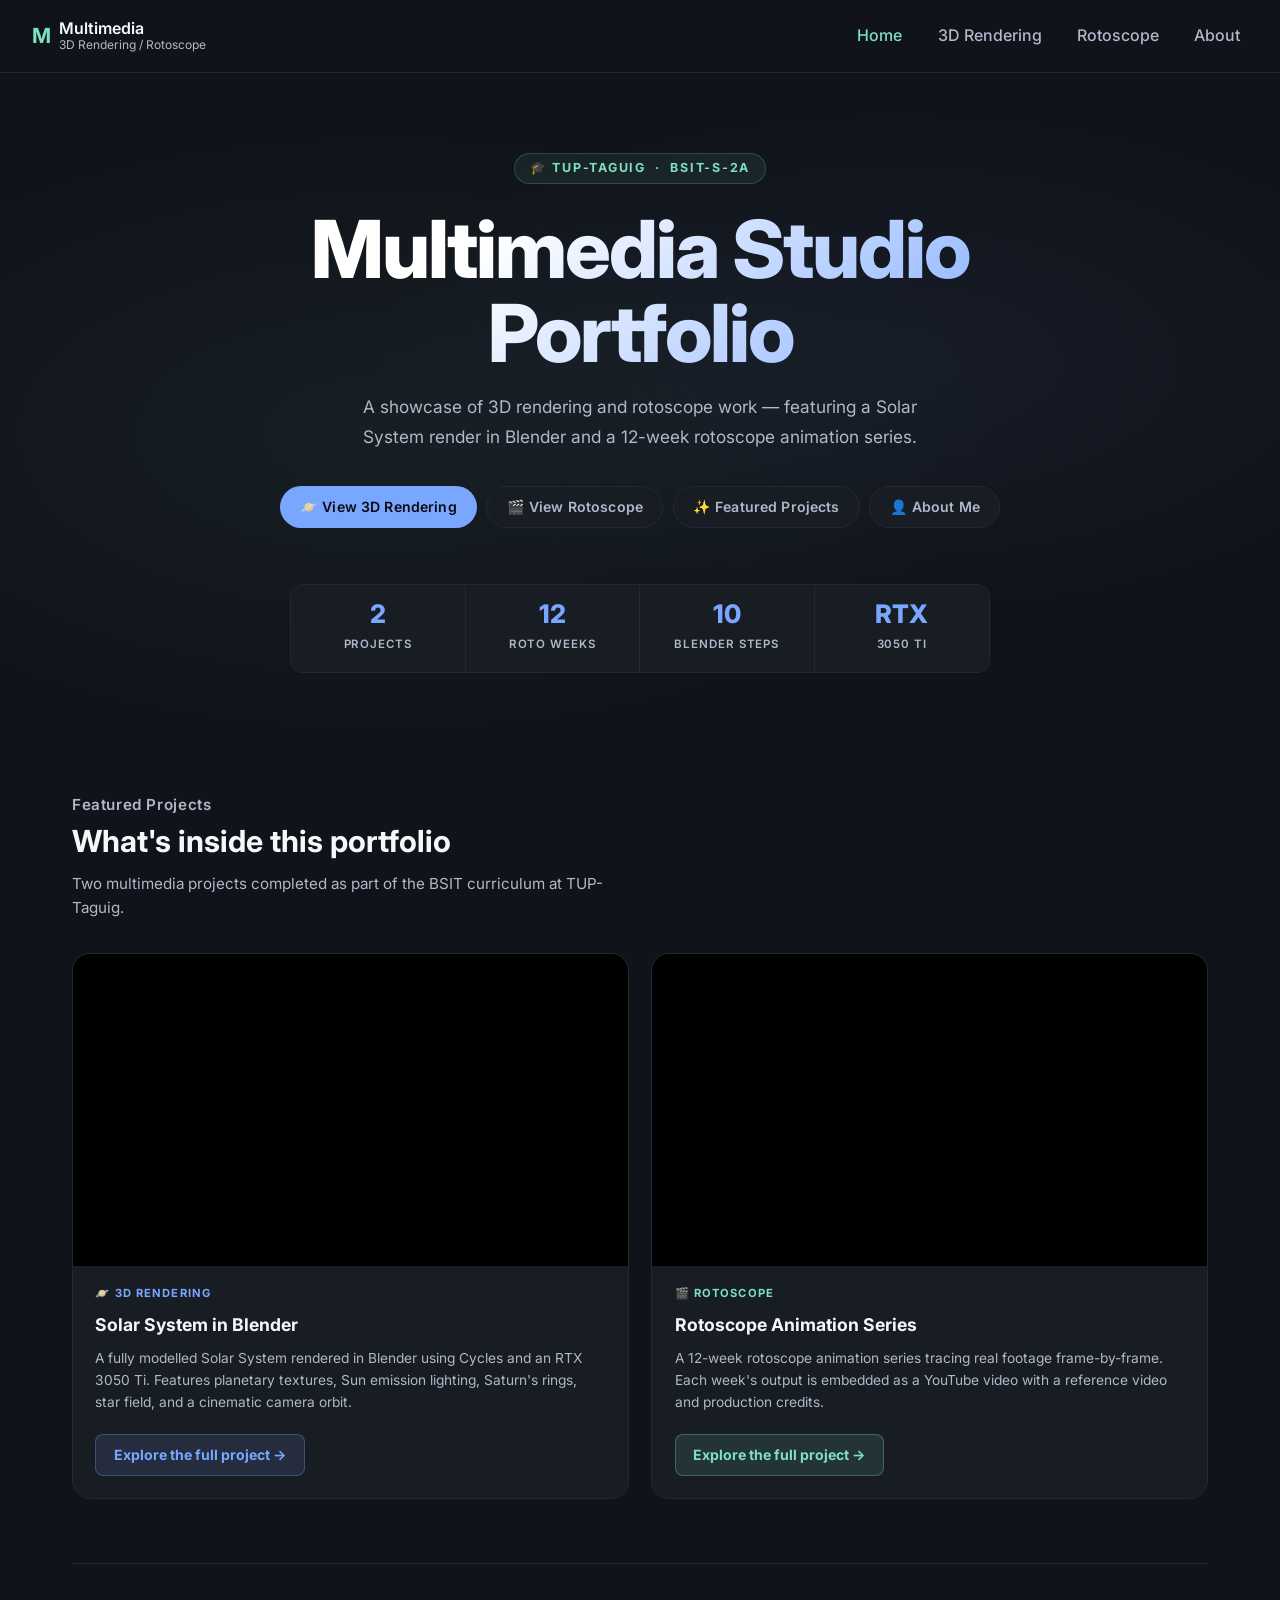
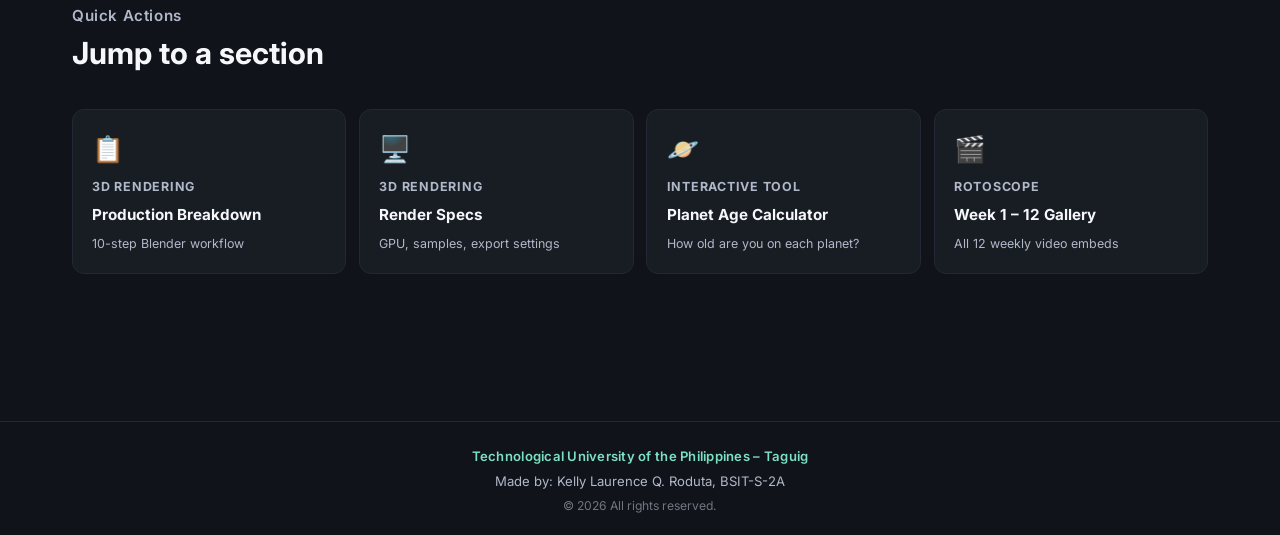
==== commit eb4c15a3: "fix: restore missing home-section centering CSS (max-width + margin auto)" ====
--- a/index.html
+++ b/index.html
@@ -151,6 +151,32 @@
         letter-spacing: 0.08em;
         text-transform: uppercase;
         color: var(--muted);
+      }
+
+      /* Section wrapper */
+      .home-section {
+        padding: 0 2rem 4rem;
+        max-width: 1200px;
+        margin: 0 auto;
+        width: 100%;
+        box-sizing: border-box;
+      }
+
+      .home-section-head {
+        margin-bottom: 2rem;
+      }
+
+      .home-section-head h2 {
+        font-size: clamp(1.3rem, 3vw, 1.9rem);
+        font-weight: 700;
+        margin: 0 0 0.4rem;
+      }
+
+      .home-section-head p {
+        color: var(--muted);
+        font-size: 0.95rem;
+        max-width: 55ch;
+        margin: 0;
       }
 
       /* Featured videos with embeds */
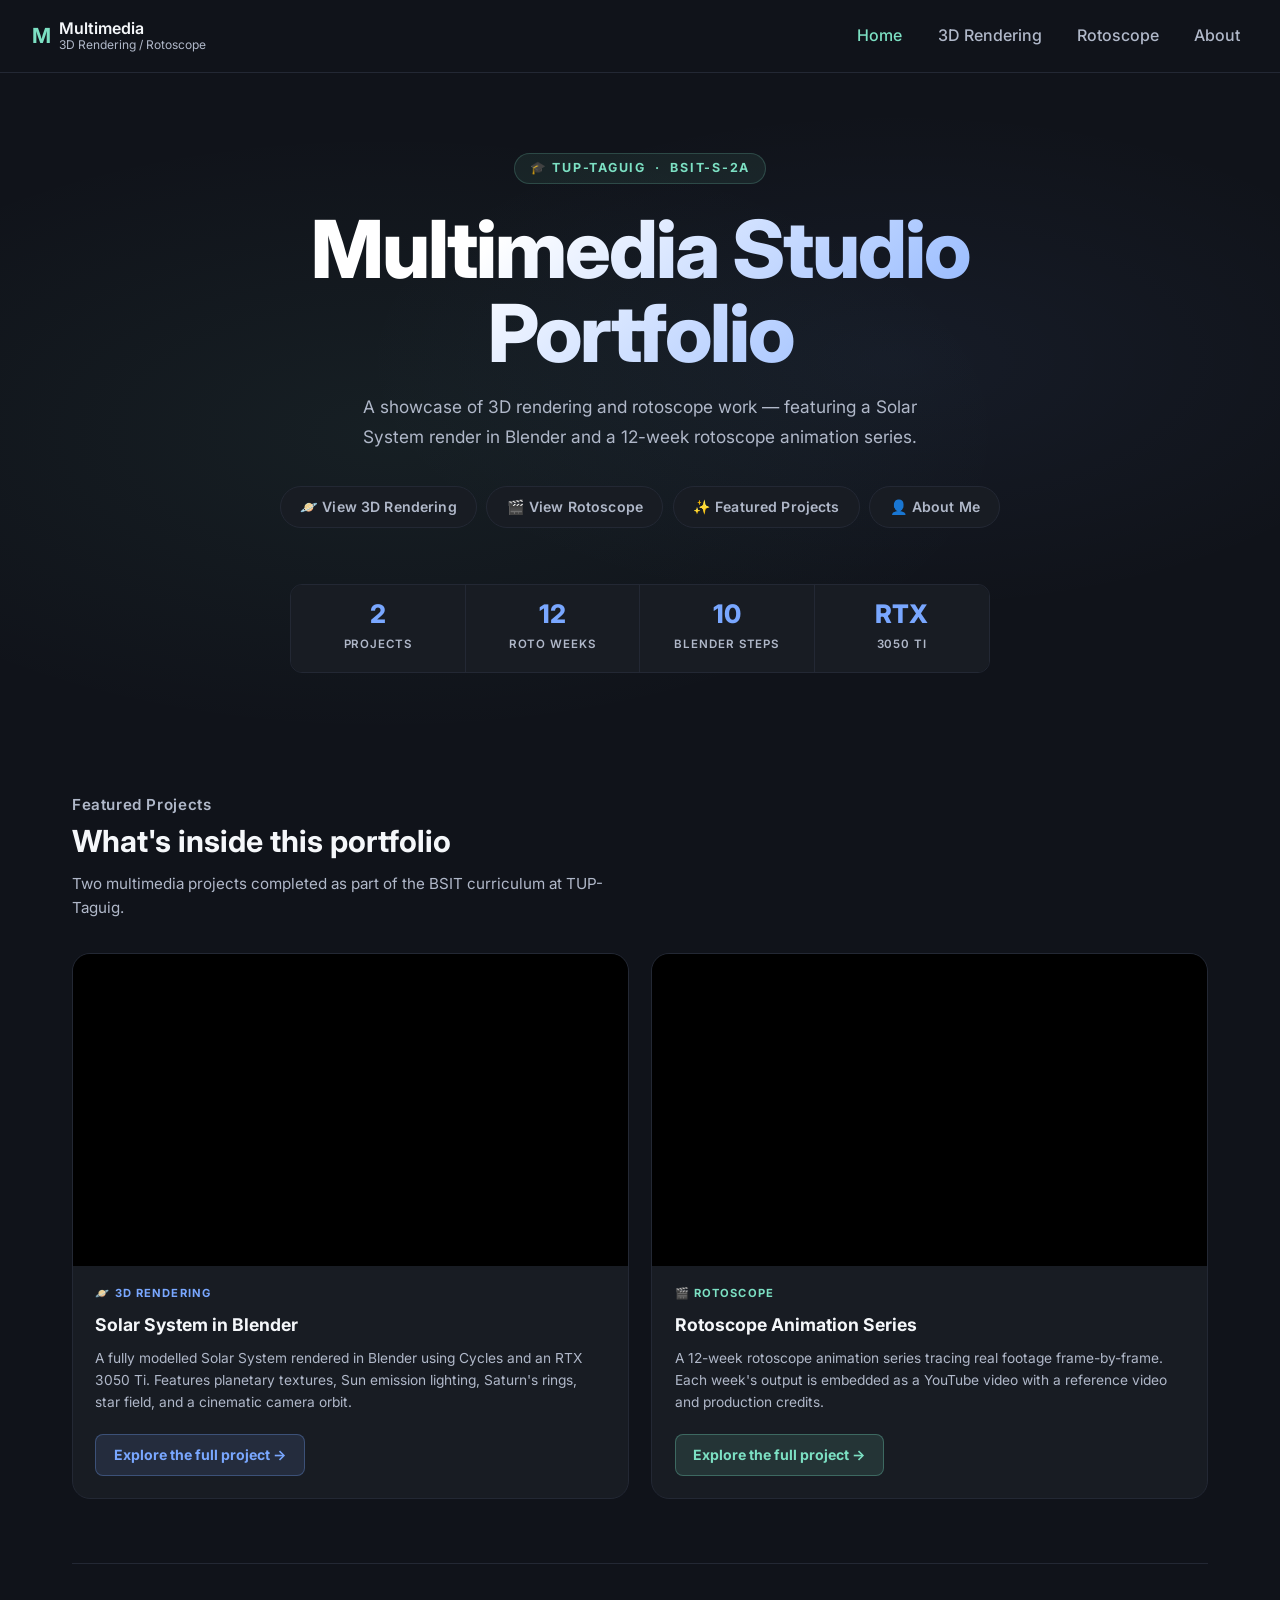
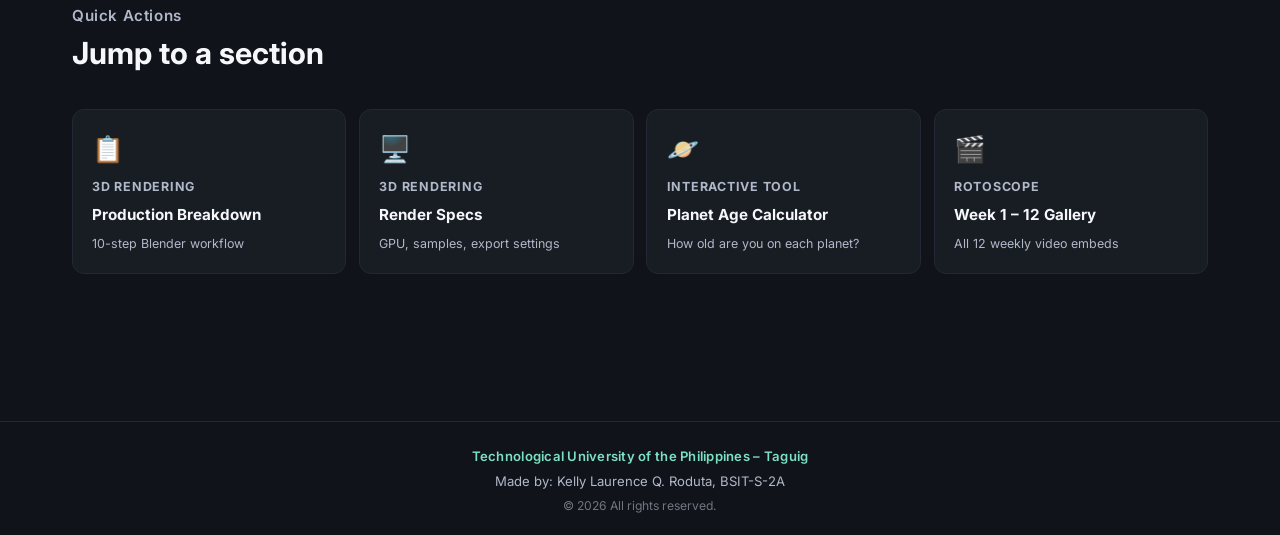
==== commit e1e0c8db: "fix: make all quick action pills same outline style, remove filled highlight" ====
--- a/index.html
+++ b/index.html
@@ -93,12 +93,16 @@
       }
 
       .qa-pill-primary {
-        background: var(--accent-2);
-        color: #0a0c12;
-        border: 1px solid transparent;
-      }
-
-      .qa-pill-primary:hover { opacity: 0.85; }
+        background: var(--panel);
+        color: var(--muted);
+        border: 1px solid var(--line);
+      }
+
+      .qa-pill-primary:hover {
+        border-color: var(--accent-2);
+        color: var(--accent-2);
+        background: rgba(121,167,255,0.07);
+      }
 
       .qa-pill-outline {
         background: var(--panel);
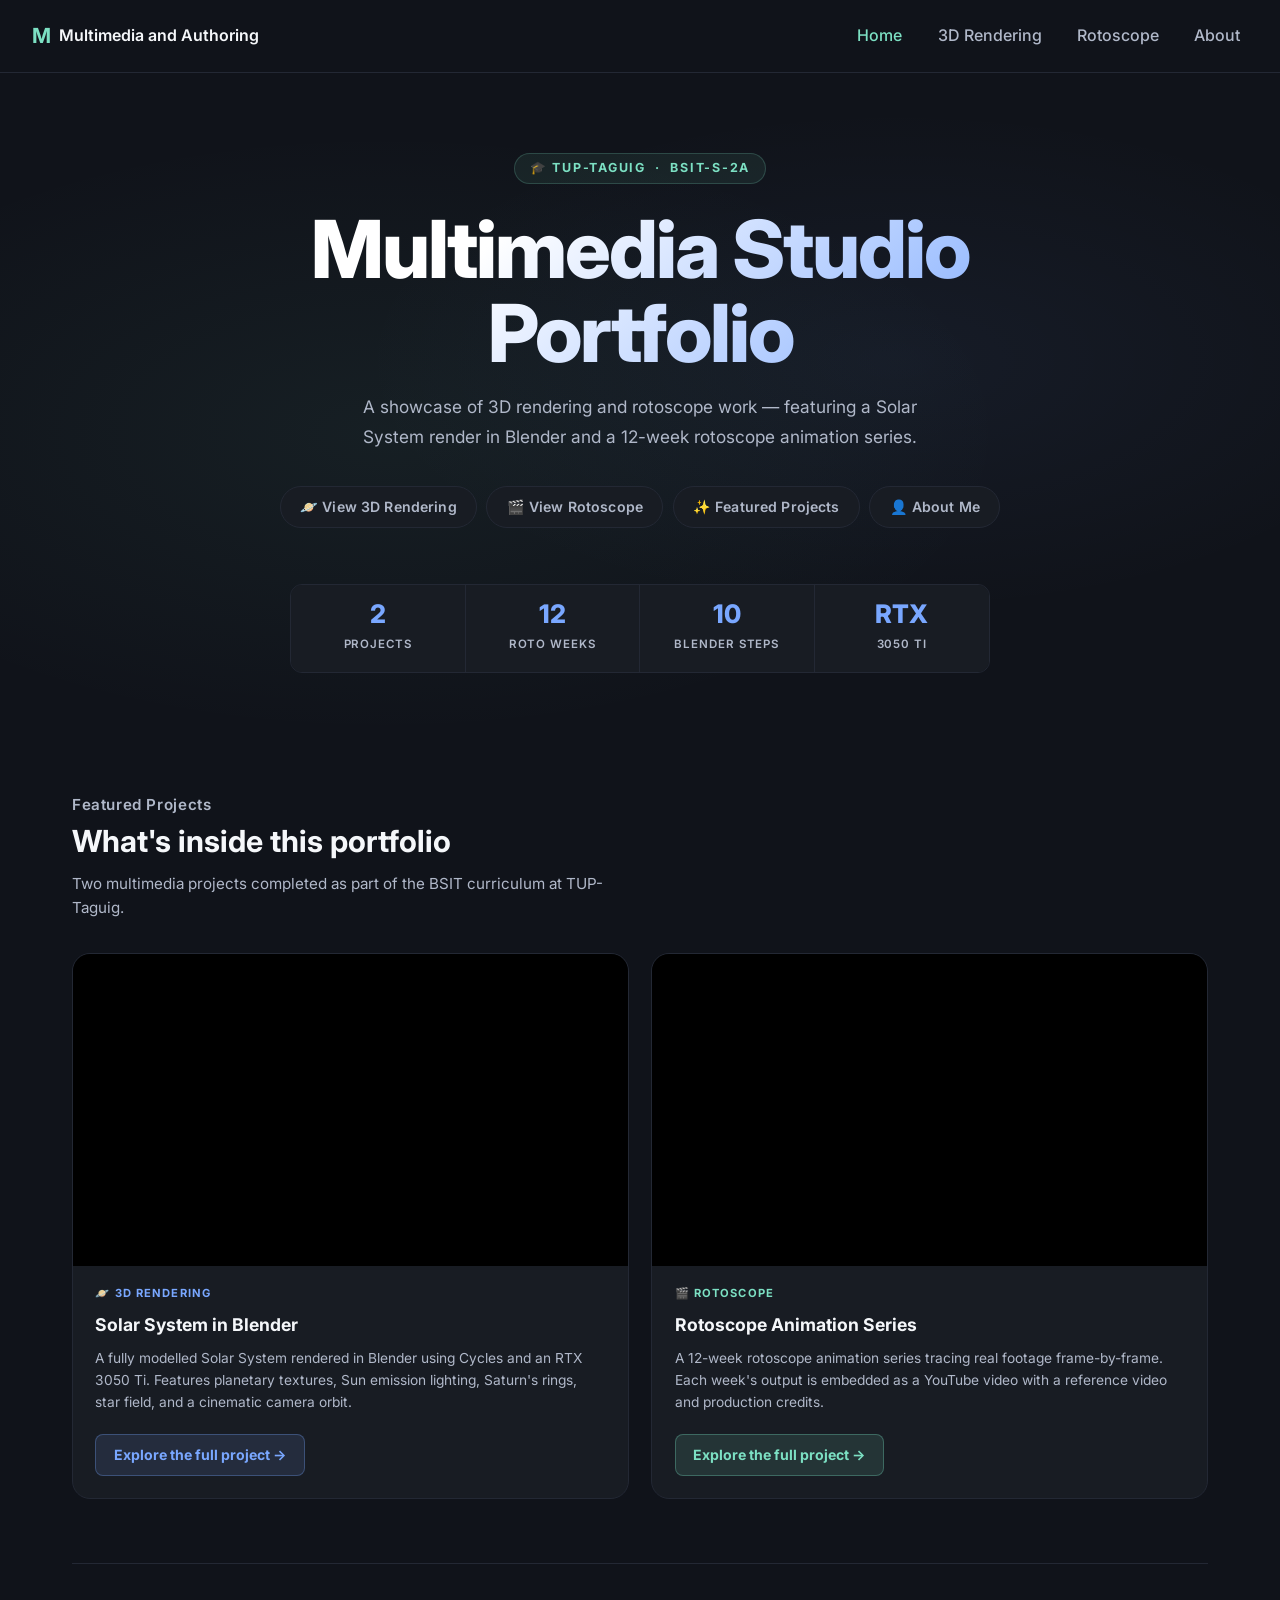
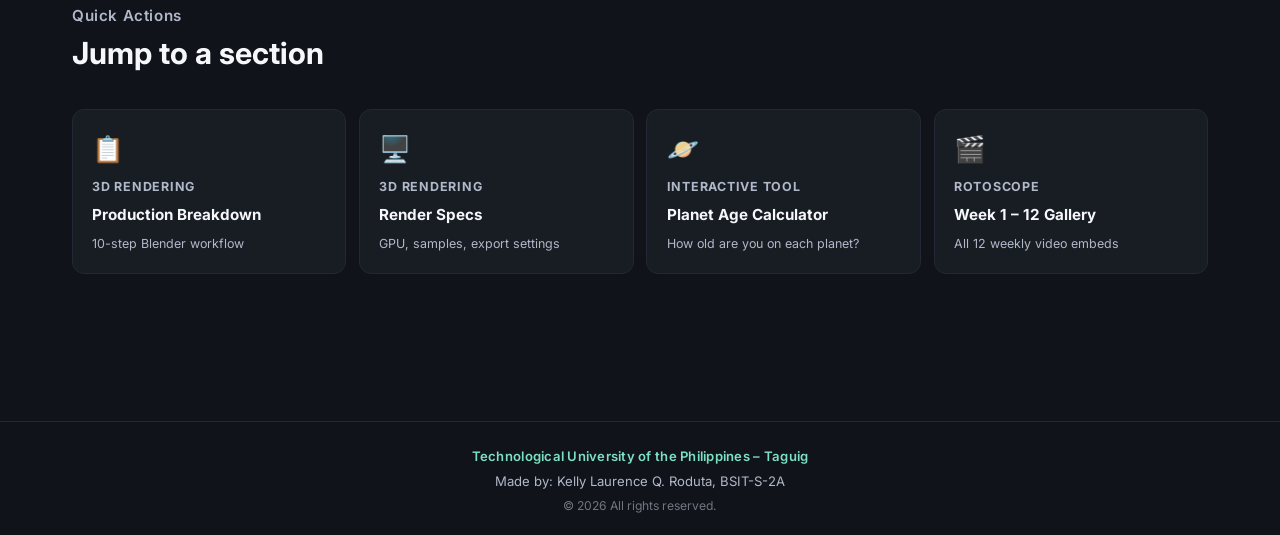
==== commit c064956b: "feat: update site brand header to 'Multimedia and Authoring' across all pages" ====
--- a/index.html
+++ b/index.html
@@ -362,7 +362,7 @@
     <header class="topbar">
       <a class="brand" href="index.html" aria-label="Multimedia Studio home">
         <span class="brand-mark">M</span>
-        <span class="brand-text"><strong>Multimedia</strong><small>3D Rendering / Rotoscope</small></span>
+        <span class="brand-text"><strong>Multimedia and Authoring</strong></span>
       </a>
       <button class="menu-toggle" aria-expanded="false" aria-controls="primary-nav">
         <span></span><span></span><span></span>
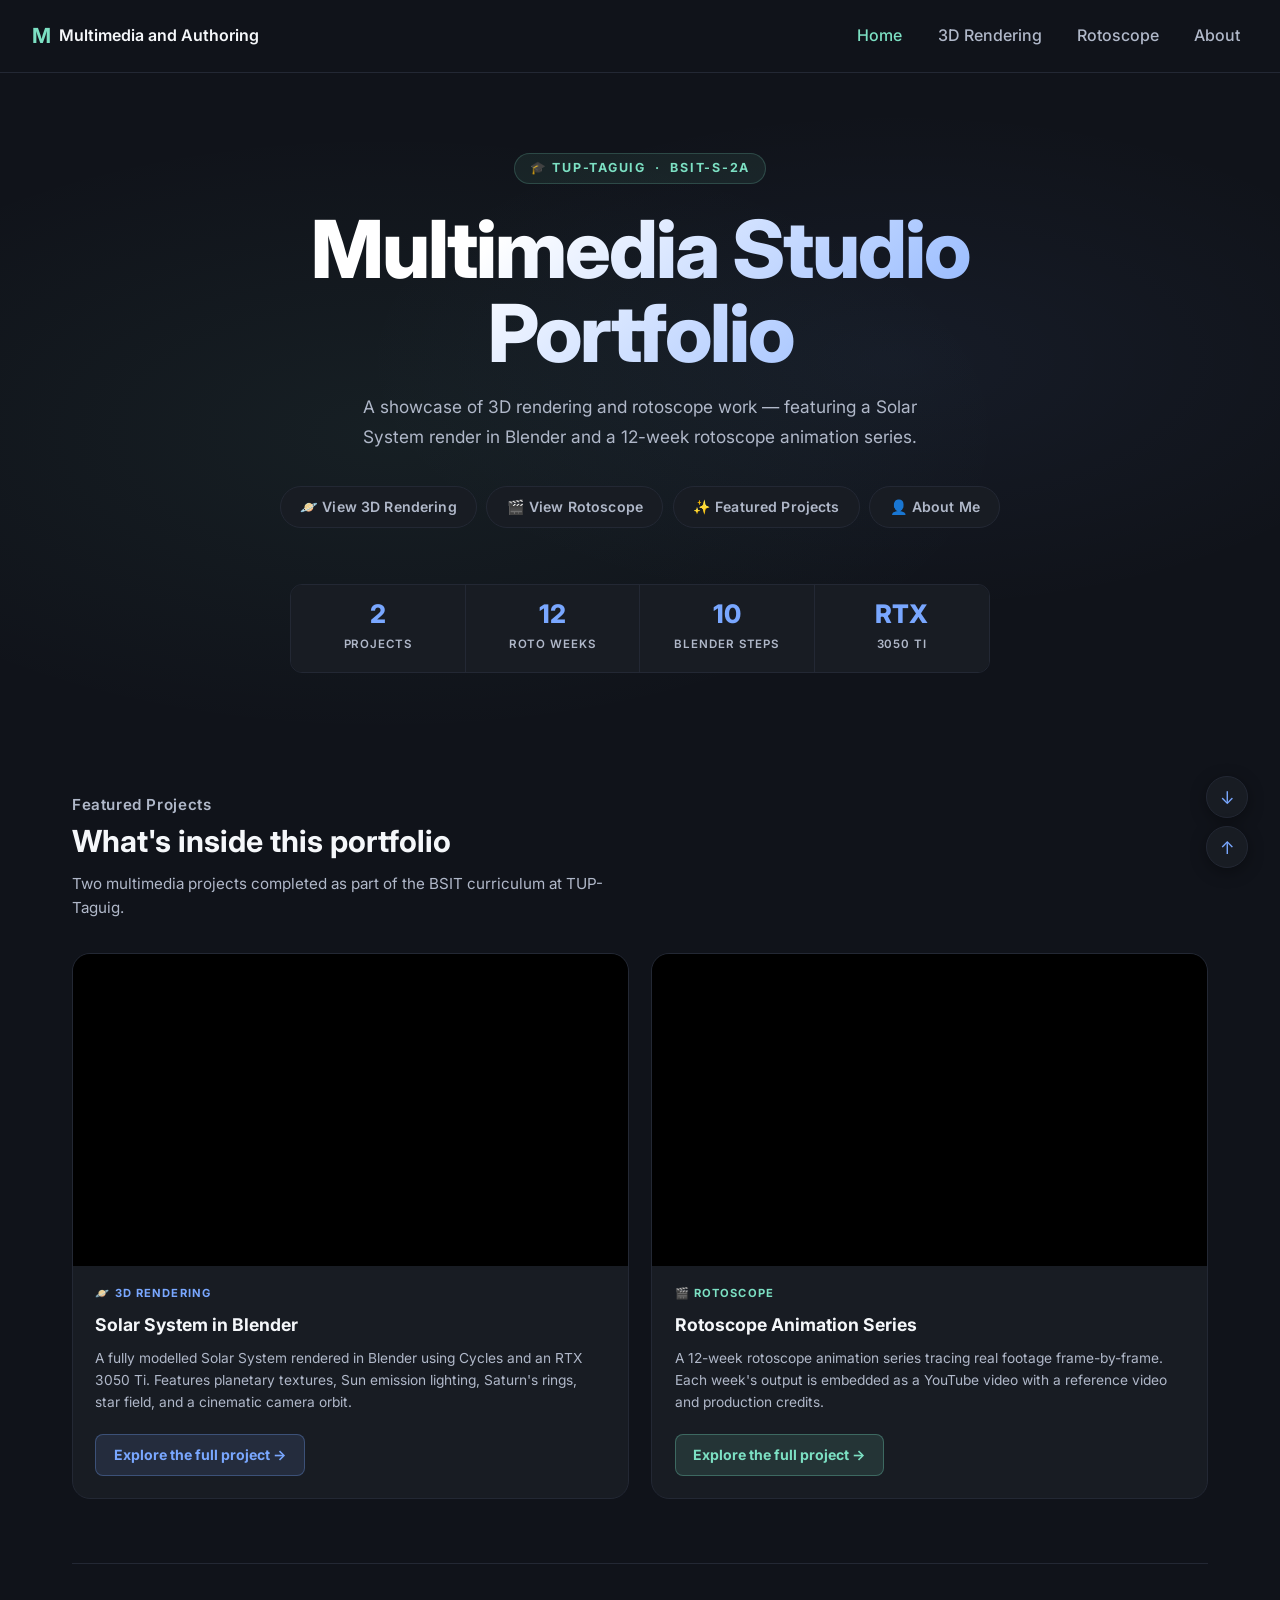
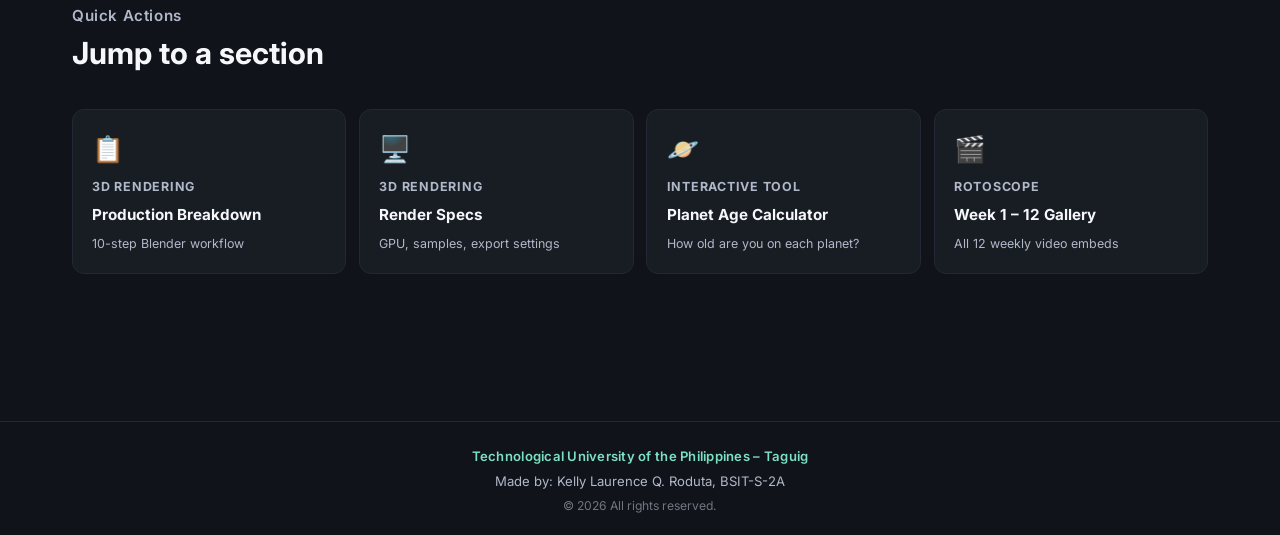
==== commit 8065094d: "fixes" ====
--- a/index.html
+++ b/index.html
@@ -1,14 +1,14 @@
-<!DOCTYPE html>
+﻿<!DOCTYPE html>
 <html lang="en">
   <head>
-    <meta charset="UTF-8" />
-    <meta name="viewport" content="width=device-width, initial-scale=1.0" />
-    <meta name="description" content="Multimedia Studio — a TUP-Taguig BSIT portfolio showcasing 3D rendering and rotoscope projects by Kelly Laurence Q. Roduta." />
+    <meta charset="UTF-8">
+    <meta name="viewport" content="width=device-width, initial-scale=1.0">
+    <meta name="description" content="Multimedia Studio — a TUP-Taguig BSIT portfolio showcasing 3D rendering and rotoscope projects by Kelly Laurence Q. Roduta.">
     <title>Multimedia Studio | Home</title>
-    <link rel="preconnect" href="https://fonts.googleapis.com" />
-    <link rel="preconnect" href="https://fonts.gstatic.com" crossorigin />
-    <link href="https://fonts.googleapis.com/css2?family=Inter:wght@400;500;600;700;800&display=swap" rel="stylesheet" />
-    <link rel="stylesheet" href="styles.css" />
+    <link rel="preconnect" href="https://fonts.googleapis.com">
+    <link rel="preconnect" href="https://fonts.gstatic.com" crossorigin>
+    <link href="https://fonts.googleapis.com/css2?family=Inter:wght@400;500;600;700;800&display=swap" rel="stylesheet">
+    <link rel="stylesheet" href="styles.css">
     <style>
       /* ── Home page specific ── */
 
@@ -427,8 +427,8 @@
           <div class="featured-card card-3d reveal">
             <div class="fc-embed">
               <iframe
-                src="https://www.youtube.com/embed/mXnp_KIo8q8?rel=0&modestbranding=1"
-                title="Solar System — 3D Render in Blender"
+                src="https://www.youtube.com/embed/libKVRa01L8?rel=0&modestbranding=1"
+                title="Solar System 101 — National Geographic"
                 allow="accelerometer; autoplay; clipboard-write; encrypted-media; gyroscope; picture-in-picture; web-share"
                 allowfullscreen
                 loading="lazy"
@@ -446,8 +446,8 @@
           <div class="featured-card card-roto reveal">
             <div class="fc-embed">
               <iframe
-                src="https://www.youtube.com/embed/eRsGyueVLvQ?rel=0&modestbranding=1"
-                title="Rotoscope Animation — Featured Video"
+                src="https://www.youtube.com/embed/4qgXLTbteww?rel=0&modestbranding=1"
+                title="Rotoscope Featured Video"
                 allow="accelerometer; autoplay; clipboard-write; encrypted-media; gyroscope; picture-in-picture; web-share"
                 allowfullscreen
                 loading="lazy"
@@ -463,7 +463,7 @@
 
         </div>
 
-        <hr class="home-divider" />
+        <hr class="home-divider">
 
         <!-- Quick nav cards -->
         <div class="home-section-head reveal">
--- a/styles.css
+++ b/styles.css
@@ -586,3 +586,53 @@
   .quick-links { grid-template-columns: repeat(2, 1fr); }
 }
 
+/* ── Scroll buttons ── */
+.scroll-btns {
+  position: fixed;
+  bottom: 2rem;
+  right: 2rem;
+  display: flex;
+  flex-direction: column;
+  gap: 0.5rem;
+  z-index: 100;
+}
+
+.scroll-btn {
+  width: 42px;
+  height: 42px;
+  border-radius: 50%;
+  border: 1px solid var(--line);
+  background: var(--panel);
+  color: var(--accent-2);
+  font-size: 1.1rem;
+  cursor: pointer;
+  display: flex;
+  align-items: center;
+  justify-content: center;
+  transition: background 0.18s, border-color 0.18s, transform 0.18s, opacity 0.25s;
+  opacity: 0;
+  pointer-events: none;
+  box-shadow: 0 4px 16px rgba(0,0,0,0.35);
+  font-family: inherit;
+}
+
+.scroll-btn.visible {
+  opacity: 1;
+  pointer-events: auto;
+}
+
+.scroll-btn:hover {
+  background: rgba(121, 167, 255, 0.12);
+  border-color: var(--accent-2);
+  transform: translateY(-2px);
+}
+
+.scroll-btn:active {
+  transform: scale(0.93);
+}
+
+@media (max-width: 600px) {
+  .scroll-btns { bottom: 1.2rem; right: 1.2rem; }
+  .scroll-btn { width: 38px; height: 38px; font-size: 1rem; }
+}
+
